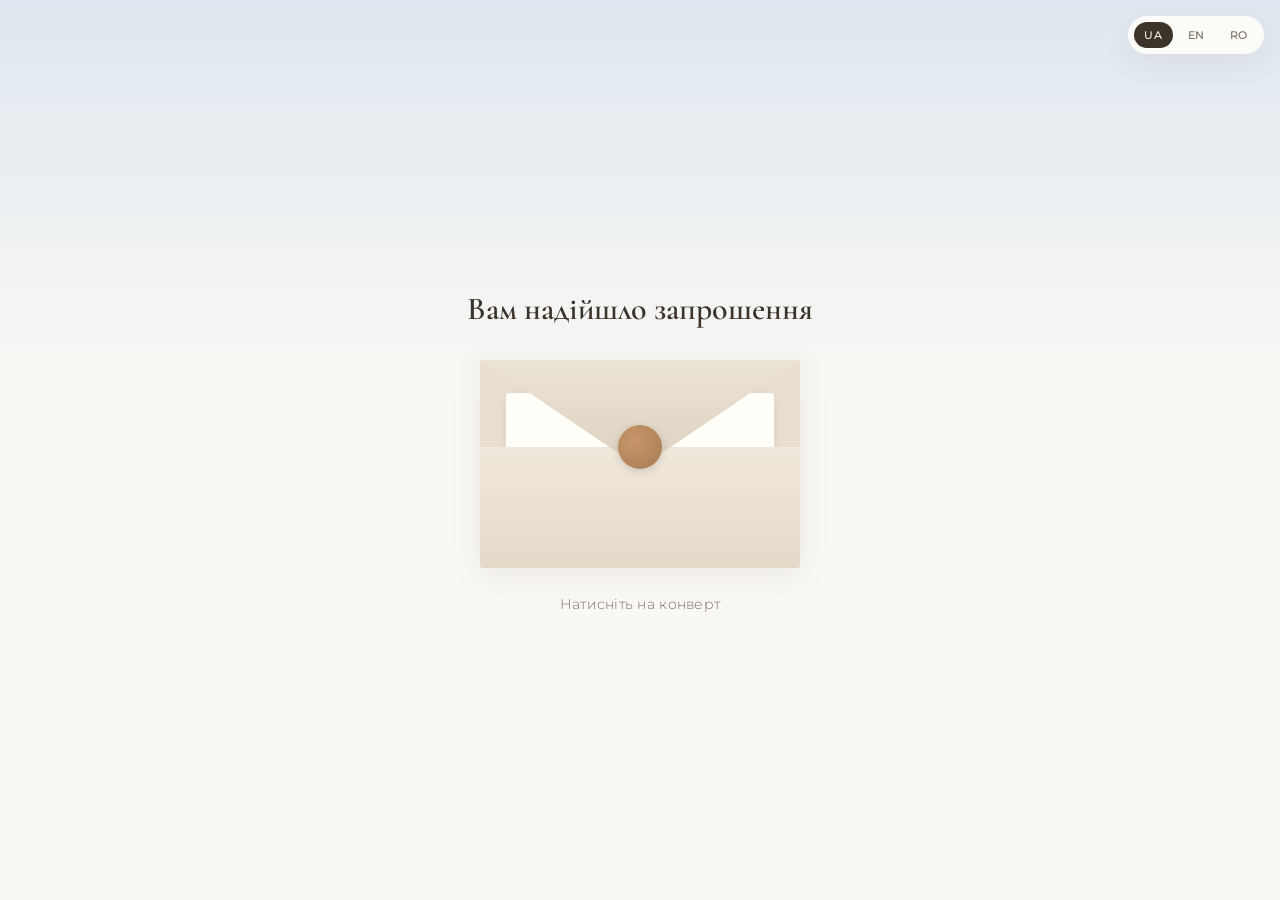
==== wedding-invitation/index.html @ 57c7ea67 "Add files via upload" ====
<!DOCTYPE html>
<html lang="uk" style="color-scheme: only light">
  <head>
    <meta charset="UTF-8" />
    <meta name="viewport" content="width=device-width, initial-scale=1.0" />
    <meta name="color-scheme" content="only light" />
    <meta name="theme-color" content="#faf8f4" />
    <meta name="supported-color-schemes" content="light" />
    <style>
      :root,
      html {
        color-scheme: only light !important;
        background-color: #faf8f4 !important;
      }
      body {
        background-color: #faf8f4 !important;
        color: #3d3429 !important;
      }
    </style>
    <title data-i18n="meta.title">Запрошення</title>
    <link rel="icon" type="image/svg+xml" href="favicon.svg" />
    <link rel="apple-touch-icon" href="favicon.svg" />
    <link rel="preconnect" href="https://fonts.googleapis.com" />
    <link rel="preconnect" href="https://fonts.gstatic.com" crossorigin />
    <link
      href="https://fonts.googleapis.com/css2?family=Cormorant+Garamond:ital,wght@0,400;0,600;1,400&family=Montserrat:wght@300;400;500&display=swap"
      rel="stylesheet"
    />
    <link rel="stylesheet" href="css/styles.css" />
    <script src="https://cdnjs.cloudflare.com/ajax/libs/gsap/3.12.2/gsap.min.js"></script>
  </head>
  <body>
    <p id="boot-hint" class="boot-hint" hidden>
      Відкрийте сайт через локальний сервер (не подвійним кліком по файлу). У терміналі:
      <code>node serve.js</code>
      потім <a href="http://localhost:8080">http://localhost:8080</a>
    </p>

    <nav class="lang-switcher" aria-label="Language">
      <button type="button" data-lang="ua" class="lang-btn active">UA</button>
      <button type="button" data-lang="en" class="lang-btn">EN</button>
      <button type="button" data-lang="ro" class="lang-btn">RO</button>
    </nav>

    <!-- Screen 1: Envelope -->
    <section id="screen-envelope" class="screen screen-envelope" aria-label="Welcome">
      <p class="envelope-hint-top" data-i18n="screen1.invitation_arrived">Вам надійшло запрошення</p>

      <button
        type="button"
        class="envelope-wrap"
        id="envelope-btn"
        aria-label="Open invitation"
      >
        <div class="envelope" id="envelope">
          <div class="envelope-back"></div>
          <div class="envelope-letter" id="envelope-letter">
            <div class="letter-paper"></div>
          </div>
          <div class="envelope-front"></div>
          <div class="envelope-flap"></div>
          <div class="envelope-seal"></div>
        </div>
      </button>

      <p class="envelope-hint-bottom" data-i18n="screen1.tap_envelope">Натисніть на конверт</p>
    </section>

    <!-- Screen 2: Main invitation -->
    <main id="screen-main" class="screen screen-main hidden" aria-hidden="true">
      <header class="hero">
        <!-- Garland SVG definitions (hidden template) -->
        <svg
          class="garland-defs"
          width="0"
          height="0"
          aria-hidden="true"
          style="position: absolute; width: 0; height: 0; pointer-events: none"
        >
          <defs>
            <!-- ===== ВАРІАНТ 1 (неактивний): теплі лампочки =====
            <radialGradient id="bulb-halo-grad" cx="50%" cy="50%" r="50%">
              <stop offset="0%" stop-color="#ffd27a" stop-opacity="0.85" />
              <stop offset="42%" stop-color="#ffb84d" stop-opacity="0.38" />
              <stop offset="100%" stop-color="#ffb84d" stop-opacity="0" />
            </radialGradient>
            <radialGradient id="bulb-glass-grad" cx="42%" cy="30%" r="62%">
              <stop offset="0%" stop-color="#fffef8" />
              <stop offset="55%" stop-color="#fff0c8" />
              <stop offset="100%" stop-color="#ffce78" />
            </radialGradient>
            <g id="bulb-template">
              <circle class="bulb-halo" cx="0" cy="40" r="30" fill="url(#bulb-halo-grad)" />
              <line x1="0" y1="0" x2="0" y2="15" stroke="#2c241b" stroke-width="1.5" />
              <rect x="-6" y="15" width="12" height="10" rx="2" fill="#2c241b" />
              <rect x="-4" y="13" width="8" height="2" fill="#2c241b" />
              <path d="M -5,25 L 5,25 L 8,35 A 15,15 0 1,1 -8,35 Z" fill="url(#bulb-glass-grad)" class="bulb-glass" />
              <path
                d="M -2,25 L -2,37 L -4,41 M 2,25 L 2,37 L 4,41 M -4,41 L 4,41"
                fill="none"
                stroke="#ffb84d"
                stroke-width="1.5"
                opacity="0.8"
              />
            </g>
            ===== кінець варіанту з лампочками ===== -->

            <!-- ===== ВАРІАНТ 2 (активний): матові фетрові сердечка, нитка проходить крізь них ===== -->
            <linearGradient id="bulb-glass-grad" x1="0.18" y1="0" x2="0.72" y2="1">
              <stop offset="0%" stop-color="#c12e38" />
              <stop offset="55%" stop-color="#a21f29" />
              <stop offset="100%" stop-color="#82161f" />
            </linearGradient>
            <radialGradient id="heart-shade" cx="40%" cy="32%" r="75%">
              <stop offset="0%" stop-color="#ff7a82" stop-opacity="0.28" />
              <stop offset="58%" stop-color="#000000" stop-opacity="0" />
              <stop offset="100%" stop-color="#590d14" stop-opacity="0.5" />
            </radialGradient>
            <g id="bulb-template">
              <path
                transform="translate(2.5,4)"
                fill="#360a0e"
                opacity="0.16"
                d="M0,-7 C -5,-18 -17,-22 -25,-15 C -33,-8 -30,4 -22,12 C -15,18 -6,22 0,27 C 6,22 15,18 22,12 C 30,4 33,-8 25,-15 C 17,-22 5,-18 0,-7 Z"
              />
              <path
                class="heart-fill"
                fill="url(#bulb-glass-grad)"
                d="M0,-7 C -5,-18 -17,-22 -25,-15 C -33,-8 -30,4 -22,12 C -15,18 -6,22 0,27 C 6,22 15,18 22,12 C 30,4 33,-8 25,-15 C 17,-22 5,-18 0,-7 Z"
              />
              <path
                class="heart-shade"
                fill="url(#heart-shade)"
                d="M0,-7 C -5,-18 -17,-22 -25,-15 C -33,-8 -30,4 -22,12 C -15,18 -6,22 0,27 C 6,22 15,18 22,12 C 30,4 33,-8 25,-15 C 17,-22 5,-18 0,-7 Z"
              />
            </g>
          </defs>
        </svg>

        <!-- Garland Overlay -->
        <div id="garland-overlay" aria-hidden="true">
          <div class="garland-layer layer-back">
            <svg class="garland-svg" viewBox="0 0 1200 400" preserveAspectRatio="xMidYMin slice" xmlns="http://www.w3.org/2000/svg">
              <g class="wire-group">
                <path class="wire wire-back" d="M -50 20 C 300 250, 900 150, 1250 80" fill="none" stroke="#a32a32" stroke-width="2" />
                <g transform="translate(62, 79.5)"><g class="bulb-item" data-delay="0.1"><use href="#bulb-template" /></g></g>
                <g transform="translate(251.6, 136.2)"><g class="bulb-item" data-delay="0.5"><use href="#bulb-template" /></g></g>
                <g transform="translate(458, 160.6)"><g class="bulb-item" data-delay="1.2"><use href="#bulb-template" /></g></g>
                <g transform="translate(671.2, 159.9)"><g class="bulb-item" data-delay="0.8"><use href="#bulb-template" /></g></g>
                <g transform="translate(881, 141.4)"><g class="bulb-item" data-delay="2.1"><use href="#bulb-template" /></g></g>
                <g transform="translate(1077.3, 112.3)"><g class="bulb-item" data-delay="1.5"><use href="#bulb-template" /></g></g>
              </g>
            </svg>
          </div>

          <div class="garland-layer layer-front">
            <svg class="garland-svg" viewBox="0 0 1200 400" preserveAspectRatio="xMidYMin slice" xmlns="http://www.w3.org/2000/svg">
              <g class="wire-group">
                <path class="wire wire-front" d="M -50 -20 C 400 370, 800 270, 1250 -50" fill="none" stroke="#c0303a" stroke-width="3" />
                <g transform="translate(83.6, 83)"><g class="bulb-item" data-delay="0.4"><use href="#bulb-template" /></g></g>
                <g transform="translate(214.8, 157)"><g class="bulb-item" data-delay="1.1"><use href="#bulb-template" /></g></g>
                <g transform="translate(344.2, 206)"><g class="bulb-item" data-delay="2.7"><use href="#bulb-template" /></g></g>
                <g transform="translate(472.4, 230)"><g class="bulb-item" data-delay="0.2"><use href="#bulb-template" /></g></g>
                <g transform="translate(600, 231)"><g class="bulb-item" data-delay="1.8"><use href="#bulb-template" /></g></g>
                <g transform="translate(727.6, 211)"><g class="bulb-item" data-delay="0.7"><use href="#bulb-template" /></g></g>
                <g transform="translate(855.8, 171)"><g class="bulb-item" data-delay="2.2"><use href="#bulb-template" /></g></g>
                <g transform="translate(985.2, 113)"><g class="bulb-item" data-delay="1.3"><use href="#bulb-template" /></g></g>
                <g transform="translate(1116.4, 39)"><g class="bulb-item" data-delay="0.8"><use href="#bulb-template" /></g></g>
              </g>
            </svg>
          </div>
        </div>

        <h1 class="couple-names">
          <img class="wing wing--left" src="images/wing-left.png" alt="" aria-hidden="true" width="68" height="68" />

          <span class="names-text">
            <span data-i18n="screen2.groom_name"></span>
            <span class="rings" aria-hidden="true">
              <svg viewBox="0 0 72 48" xmlns="http://www.w3.org/2000/svg">
                <defs>
                  <linearGradient id="ring-gold" x1="0" y1="0" x2="0" y2="1">
                    <stop offset="0%" stop-color="#f7dd92" />
                    <stop offset="48%" stop-color="#d9a93a" />
                    <stop offset="100%" stop-color="#a9760a" />
                  </linearGradient>
                </defs>
                <circle cx="27" cy="27" r="15" fill="none" stroke="url(#ring-gold)" stroke-width="4.5" />
                <circle cx="46" cy="27" r="15" fill="none" stroke="url(#ring-gold)" stroke-width="4.5" />
                <path d="M46 2 l2.6 4 -2.6 4 -2.6-4 z" fill="#fff7df" stroke="#e6c46a" stroke-width="0.8" />
              </svg>
            </span>
            <span data-i18n="screen2.bride_name"></span>
          </span>

          <img class="wing wing--right" src="images/wing-right.png" alt="" aria-hidden="true" width="68" height="68" />
        </h1>

        <div class="photo-deck-wrap">
          <div class="photo-deck-loader" id="photo-deck-loader" hidden>
            <span class="loader-spinner" aria-hidden="true"></span>
          </div>
          <div
            class="photo-deck"
            id="photo-deck"
            role="button"
            tabindex="0"
            aria-label="Photos"
            hidden
          ></div>
          <p class="photo-deck-hint" id="photo-deck-hint" data-i18n="screen2.photos_hint" hidden></p>
        </div>

        <p class="wedding-date" data-i18n="screen2.wedding_date"></p>
      </header>

      <section class="paper-widget" aria-labelledby="invitation-title">
        <div class="paper-sheet">
          <h2 id="invitation-title" class="paper-title" data-i18n="invitation.title"></h2>
          <p class="paper-body" data-i18n="invitation.body"></p>
        </div>
      </section>

      <section class="program-section" aria-labelledby="program-title">
        <h2 id="program-title" class="section-title" data-i18n="program.title"></h2>

        <div class="program-timeline" id="program-timeline">
          <svg class="program-path-svg" id="program-path-svg" aria-hidden="true">
            <path id="program-path" fill="none" />
          </svg>
          <div class="program-heart" id="program-heart" aria-hidden="true">
            <svg viewBox="0 0 24 24" width="28" height="28">
              <path
                d="M12 21.35l-1.45-1.32C5.4 15.36 2 12.28 2 8.5 2 5.42 4.42 3 7.5 3c1.74 0 3.41.81 4.5 2.09C13.09 3.81 14.76 3 16.5 3 19.58 3 22 5.42 22 8.5c0 3.78-3.4 6.86-8.55 11.54L12 21.35z"
                fill="currentColor"
              />
            </svg>
          </div>
          <ol class="program-list" id="program-list"></ol>
        </div>
      </section>

      <section class="countdown-section" aria-labelledby="countdown-title">
        <h2 id="countdown-title" class="section-title" data-i18n="countdown.title"></h2>
        <div class="countdown" id="countdown">
          <div class="countdown-unit">
            <span class="countdown-value" id="cd-days">0</span>
            <span class="countdown-label" data-i18n="countdown.days"></span>
          </div>
          <div class="countdown-unit">
            <span class="countdown-value" id="cd-hours">0</span>
            <span class="countdown-label" data-i18n="countdown.hours"></span>
          </div>
          <div class="countdown-unit">
            <span class="countdown-value" id="cd-minutes">0</span>
            <span class="countdown-label" data-i18n="countdown.minutes"></span>
          </div>
          <div class="countdown-unit">
            <span class="countdown-value" id="cd-seconds">0</span>
            <span class="countdown-label" data-i18n="countdown.seconds"></span>
          </div>
        </div>
      </section>

      <section class="palette-section" aria-labelledby="palette-title">
        <h2 id="palette-title" class="section-title" data-i18n="palette.title"></h2>
        <p class="palette-description" data-i18n="palette.description"></p>
        <ul class="palette-swatches" id="palette-swatches"></ul>
      </section>

      <section class="restaurant-section" aria-labelledby="restaurant-title">
        <h2 id="restaurant-title" class="section-title" data-i18n="restaurant.title"></h2>

        <div class="restaurant-info">
          <div class="copy-row">
            <span class="restaurant-name" id="restaurant-name" data-i18n="restaurant.name"></span>
            <button
              type="button"
              class="copy-btn"
              data-copy-target="restaurant-name"
              data-i18n-aria="restaurant.copy"
            >
              <span class="ic ic-copy" aria-hidden="true">
                <svg viewBox="0 0 24 24" width="18" height="18" fill="none" stroke="currentColor" stroke-width="2" stroke-linecap="round" stroke-linejoin="round">
                  <rect x="9" y="9" width="13" height="13" rx="2" />
                  <path d="M5 15H4a2 2 0 0 1-2-2V4a2 2 0 0 1 2-2h9a2 2 0 0 1 2 2v1" />
                </svg>
              </span>
              <span class="ic ic-check" aria-hidden="true">
                <svg viewBox="0 0 24 24" width="18" height="18" fill="none" stroke="currentColor" stroke-width="2.4" stroke-linecap="round" stroke-linejoin="round">
                  <polyline points="20 6 9 17 4 12" />
                </svg>
              </span>
            </button>
          </div>

          <div class="copy-row">
            <span class="restaurant-coords" id="restaurant-coords" data-i18n="restaurant.coordinates"></span>
            <button
              type="button"
              class="copy-btn"
              data-copy-target="restaurant-coords"
              data-i18n-aria="restaurant.copy"
            >
              <span class="ic ic-copy" aria-hidden="true">
                <svg viewBox="0 0 24 24" width="18" height="18" fill="none" stroke="currentColor" stroke-width="2" stroke-linecap="round" stroke-linejoin="round">
                  <rect x="9" y="9" width="13" height="13" rx="2" />
                  <path d="M5 15H4a2 2 0 0 1-2-2V4a2 2 0 0 1 2-2h9a2 2 0 0 1 2 2v1" />
                </svg>
              </span>
              <span class="ic ic-check" aria-hidden="true">
                <svg viewBox="0 0 24 24" width="18" height="18" fill="none" stroke="currentColor" stroke-width="2.4" stroke-linecap="round" stroke-linejoin="round">
                  <polyline points="20 6 9 17 4 12" />
                </svg>
              </span>
            </button>
          </div>
        </div>

        <div class="restaurant-loader" id="restaurant-loader" hidden>
          <span class="loader-spinner" aria-hidden="true"></span>
        </div>

        <div class="restaurant-carousel" id="restaurant-carousel" hidden>
          <button type="button" class="carousel-nav carousel-prev" aria-label="Prev">&#8249;</button>
          <div class="carousel-viewport">
            <div class="carousel-track" id="carousel-track"></div>
          </div>
          <button type="button" class="carousel-nav carousel-next" aria-label="Next">&#8250;</button>
          <div class="carousel-dots" id="carousel-dots"></div>
        </div>
      </section>

      <section class="location-section" aria-labelledby="location-title">
        <h2 id="location-title" class="section-title" data-i18n="location.title"></h2>
        <div class="map-wrap">
          <iframe
            id="google-map"
            title="Google Maps"
            loading="lazy"
            referrerpolicy="no-referrer-when-downgrade"
            src="https://www.google.com/maps/embed?pb=!1m18!1m12!1m3!1d5587.967737788135!2d23.59064132495777!3d47.64158133523316!2m3!1f0!2f0!3f0!3m2!1i1024!2i768!4f13.1!3m3!1m2!1s0x4737dbf4795a4591%3A0x76fc737364471d63!2sCastel%20Transilvania!5e0!3m2!1sru!2sro!4v1780511747500!5m2!1sru!2sro"
            allowfullscreen
          ></iframe>
        </div>
      </section>

      <footer class="site-footer">
        <p class="footer-initials" data-i18n="footer.initials"></p>
        <p class="footer-follow" data-i18n="footer.follow"></p>
        <p class="footer-see-you" data-i18n="footer.see_you"></p>

        <button
          type="button"
          class="mini-envelope-btn"
          id="back-to-envelope-btn"
          data-i18n-aria="footer.back_to_envelope"
          hidden
        >
          <span class="mini-envelope" aria-hidden="true">
            <span class="mini-envelope__back"></span>
            <span class="mini-envelope__flap"></span>
            <span class="mini-envelope__front"></span>
            <span class="mini-envelope__seal"></span>
          </span>
        </button>
      </footer>
    </main>

    <script type="module" src="js/main.js"></script>
    <script>
      document.addEventListener("DOMContentLoaded", function () {
        setTimeout(function () {
          if (!window.__inviteReady) {
            var hint = document.getElementById("boot-hint");
            if (hint) hint.hidden = false;
          }
        }, 800);
      });
    </script>
  </body>
</html>
---- wedding-invitation/css/styles.css ----
:root {
  --bg-cream: #faf8f4;
  --bg-paper: #fffef9;
  --text-primary: #3d3429;
  --text-muted: #7a6f63;
  --accent-warm: #e8a84c;
  --accent-glow: #ffd89b;
  --wire: #4a4035;
  --shadow-soft: 0 8px 32px rgba(61, 52, 41, 0.08);
  --font-serif: "Cormorant Garamond", Georgia, serif;
  --font-sans: "Montserrat", system-ui, sans-serif;
  --max-content: 720px;
  --envelope-width: min(320px, 78vw);
  color-scheme: light only;
}

*,
*::before,
*::after {
  box-sizing: border-box;
}

html {
  scroll-behavior: smooth;
  color-scheme: light only;
  background-color: #faf8f4;
  forced-color-adjust: none;
}

body {
  margin: 0;
  font-family: var(--font-sans);
  font-weight: 300;
  color: #3d3429;
  background-color: #faf8f4;
  background-image: linear-gradient(165deg, #e8eef5 0%, #f5f0e8 35%, #faf8f4 60%);
  min-height: 100dvh;
  overflow-x: hidden;
  forced-color-adjust: none;
}

/* Примусово світла тема навіть якщо ОС/браузер у dark mode */
@media (prefers-color-scheme: dark) {
  :root,
  html {
    color-scheme: light only;
    background-color: #faf8f4;
  }

  body,
  .screen-envelope,
  .screen-main,
  .hero,
  .paper-widget,
  .paper-sheet,
  .program-section,
  .countdown-section,
  .palette-section,
  .restaurant-section,
  .location-section,
  .site-footer {
    background-color: #faf8f4;
    color: #3d3429;
  }

  body {
    background-image: linear-gradient(165deg, #e8eef5 0%, #f5f0e8 35%, #faf8f4 60%);
  }

  .paper-sheet,
  .photo-card,
  .copy-btn,
  .carousel-nav,
  .lang-btn {
    background-color: #fffef9;
    color: #3d3429;
  }

  .section-title,
  .couple-names,
  .paper-title,
  .wedding-date {
    color: #3d3429;
  }

  .palette-description,
  .photo-deck-hint,
  .envelope-hint-bottom,
  .footer-follow {
    color: #7a6f63;
  }
}

.screen-main.hidden {
  display: none;
}

.screen-main:not(.hidden) {
  display: block;
  animation: fadeInMain 0.6s ease forwards;
}

.boot-hint {
  position: fixed;
  bottom: 0;
  left: 0;
  right: 0;
  z-index: 2000;
  margin: 0;
  padding: 0.75rem 1rem;
  font-size: 0.8rem;
  line-height: 1.45;
  text-align: center;
  background: #3d3429;
  color: #faf8f4;
}

.boot-hint a {
  color: #ffd89b;
}

.boot-hint code {
  font-size: 0.85em;
  background: rgba(255, 255, 255, 0.12);
  padding: 0.1em 0.35em;
  border-radius: 3px;
}

/* Language switcher */
.lang-switcher {
  position: fixed;
  top: 1rem;
  right: 1rem;
  z-index: 1000;
  display: flex;
  gap: 0.25rem;
  background: rgba(255, 254, 249, 0.85);
  backdrop-filter: blur(8px);
  padding: 0.35rem;
  border-radius: 999px;
  box-shadow: var(--shadow-soft);
}

.lang-btn {
  border: none;
  background: transparent;
  font-family: var(--font-sans);
  font-size: 0.7rem;
  font-weight: 500;
  letter-spacing: 0.06em;
  padding: 0.4rem 0.65rem;
  border-radius: 999px;
  cursor: pointer;
  color: var(--text-muted);
  transition: background 0.2s, color 0.2s;
}

.lang-btn:hover,
.lang-btn.active {
  background: var(--text-primary);
  color: var(--bg-cream);
}

/* —— Screen 1: Envelope —— */
.screen-envelope {
  min-height: 100dvh;
  display: flex;
  flex-direction: column;
  align-items: center;
  justify-content: center;
  padding: 2rem 1.5rem;
  background: linear-gradient(180deg, #dfe8f0 0%, var(--bg-cream) 45%);
  transition: opacity 0.6s ease, transform 0.6s ease;
}

.screen-envelope.is-opening {
  pointer-events: none;
}

.screen-envelope.is-done {
  opacity: 0;
  transform: scale(1.02);
  position: fixed;
  inset: 0;
  z-index: 50;
}

.envelope-hint-top {
  font-family: var(--font-serif);
  font-size: clamp(1.5rem, 4vw, 2rem);
  font-weight: 600;
  margin: 0 0 2rem;
  text-align: center;
  color: var(--text-primary);
}

.envelope-hint-bottom {
  margin: 1.75rem 0 0;
  font-size: 0.85rem;
  color: var(--text-muted);
  letter-spacing: 0.02em;
}

.envelope-wrap {
  border: none;
  background: none;
  padding: 0;
  cursor: pointer;
  perspective: 900px;
}

.envelope-wrap:focus-visible {
  outline: 2px solid var(--accent-warm);
  outline-offset: 8px;
  border-radius: 4px;
}

.envelope {
  position: relative;
  width: var(--envelope-width);
  height: calc(var(--envelope-width) * 0.65);
  transform-style: preserve-3d;
}

.envelope-back {
  position: absolute;
  inset: 0;
  background: #e8dfd0;
  border-radius: 4px;
  box-shadow: var(--shadow-soft);
}

.envelope-front {
  position: absolute;
  bottom: 0;
  left: 0;
  right: 0;
  height: 58%;
  background: linear-gradient(180deg, #f0e8dc 0%, #e5d9c8 100%);
  border-radius: 0 0 4px 4px;
  z-index: 2;
}

.envelope-flap {
  position: absolute;
  top: 0;
  left: 0;
  right: 0;
  height: 52%;
  background: linear-gradient(180deg, #ebe3d6 0%, #ddd2c0 100%);
  clip-path: polygon(0 0, 50% 100%, 100% 0);
  transform-origin: top center;
  transition:
    transform 0.7s cubic-bezier(0.4, 0, 0.2, 1),
    z-index 0s linear 0.7s;
  z-index: 4;
  backface-visibility: hidden;
}

.envelope-seal {
  position: absolute;
  top: 42%;
  left: 50%;
  width: 44px;
  height: 44px;
  margin: -22px 0 0 -22px;
  background: radial-gradient(circle at 35% 35%, #c9956a, #a67c52);
  border-radius: 50%;
  z-index: 5;
  box-shadow: 0 2px 8px rgba(0, 0, 0, 0.15);
  transition: opacity 0.4s, transform 0.4s;
}

.envelope-letter {
  position: absolute;
  left: 8%;
  right: 8%;
  bottom: 12%;
  height: 72%;
  z-index: 1;
  transition: transform 1s cubic-bezier(0.34, 1.2, 0.64, 1), opacity 0.3s;
}

.letter-paper {
  width: 100%;
  height: 100%;
  background: var(--bg-paper);
  border-radius: 2px;
  box-shadow: 0 2px 12px rgba(0, 0, 0, 0.06);
}

.envelope.is-open .envelope-flap {
  transform: rotateX(180deg);
}

.envelope.is-open .envelope-seal {
  opacity: 0;
  transform: scale(0.5);
  pointer-events: none;
}

/* After flap opens: letter must pass above flap + front (not behind them) */
.envelope.is-open.envelope--letter-out {
  transform-style: flat;
}

.envelope.is-open.envelope--letter-out .envelope-flap,
.envelope.is-open.envelope--letter-out .envelope-seal {
  z-index: 0;
  transition:
    transform 0.7s cubic-bezier(0.4, 0, 0.2, 1),
    z-index 0s;
}

.envelope.is-open.envelope--letter-out .envelope-front {
  z-index: 2;
}

.envelope-letter.is-rising {
  z-index: 10;
  transform: translateY(-108%);
}

.envelope-letter.is-expanding {
  position: fixed;
  left: 50% !important;
  top: 50% !important;
  right: auto !important;
  bottom: auto !important;
  width: var(--envelope-width);
  height: calc(var(--envelope-width) * 0.72);
  margin: 0;
  transform: translate(-50%, -50%) !important;
  z-index: 200;
  transition:
    width 1.1s cubic-bezier(0.4, 0, 0.2, 1),
    height 1.1s cubic-bezier(0.4, 0, 0.2, 1),
    top 1.1s cubic-bezier(0.4, 0, 0.2, 1),
    left 1.1s cubic-bezier(0.4, 0, 0.2, 1);
}

.envelope-letter.is-fullscreen {
  width: 100vw !important;
  height: 100vh !important;
  max-width: none;
  border-radius: 0;
}

.envelope-letter.is-fullscreen .letter-paper {
  border-radius: 0;
  background: var(--bg-cream);
}

/* —— Screen 2: Main —— */
.screen-main {
  background: var(--bg-cream);
  min-height: 100dvh;
  transition: opacity 0.5s ease 0.2s;
}

.screen-main.reveal {
  animation: fadeInMain 0.6s ease forwards;
}

@keyframes fadeInMain {
  from {
    opacity: 0;
  }
  to {
    opacity: 1;
  }
}

.hero {
  position: relative;
  text-align: center;
  padding: 0 1rem 3rem;
  max-width: 960px;
  margin: 0 auto;
}

/* ==========================================================================
   GARLAND (CHRISTMAS LIGHTS) COMPONENT
   ========================================================================== */
#garland-overlay {
  position: absolute;
  top: -120px;
  left: 0;
  width: 100%;
  height: 520px;
  z-index: 4;
  pointer-events: none;
  overflow: visible;
}

.garland-layer {
  position: absolute;
  top: 0;
  left: 0;
  width: 100%;
  height: 100%;
  transform-origin: top center;
  will-change: transform;
  transform: translateZ(0);
}

.garland-svg {
  width: 100%;
  height: 100%;
  overflow: visible;
}

/* Глибина без blur() (blur пересчитувався щокадру і вбивав FPS) */
.layer-back {
  opacity: 0.62;
  transform: scale(0.88) translateZ(0);
}

.layer-front {
  opacity: 1;
  transform: scale(1) translateZ(0);
}

.bulb-glass {
  animation: garland-flicker 6s ease-in-out infinite alternate;
}

@keyframes garland-flicker {
  0% {
    opacity: 1;
  }
  50% {
    opacity: 0.86;
  }
  100% {
    opacity: 0.92;
  }
}

.bulb-item {
  transform-origin: 0px 0px;
}

/* Легке гойдання — CSS-фолбек, коли GSAP неактивний (напр. не завантажився на мобільному) */
@media (prefers-reduced-motion: no-preference) {
  #garland-overlay:not(.is-animated) .bulb-item {
    animation: bulb-sway 5s ease-in-out infinite alternate;
  }

  #garland-overlay:not(.is-animated) .layer-front .bulb-item {
    animation-duration: 6.2s;
  }
}

@keyframes bulb-sway {
  0% {
    transform: rotate(-7deg);
  }
  100% {
    transform: rotate(7deg);
  }
}

@media (max-width: 768px) {
  #garland-overlay {
    top: -80px;
    height: 380px;
    transform: scale(0.78);
    transform-origin: top center;
  }
}

@media (max-width: 480px) {
  #garland-overlay {
    top: -70px;
    height: 320px;
  }
}

@media (prefers-reduced-motion: reduce) {
  .bulb-glass {
    animation: none;
  }
}

/* Couple names — під гірляндою */
.couple-names {
  position: relative;
  z-index: 6;
  margin: 0 auto;
  padding-top: clamp(150px, 24vw, 240px);
  max-width: 96vw;
  display: flex;
  align-items: center;
  justify-content: center;
  gap: clamp(0.2rem, 1.6vw, 0.9rem);
  font-family: var(--font-serif);
  font-weight: 600;
  font-size: clamp(2.2rem, 6.5vw, 3.6rem);
  line-height: 1.12;
  letter-spacing: 0.02em;
  pointer-events: none;
}

.couple-names .names-text {
  display: inline-flex;
  align-items: center;
  white-space: nowrap;
}

/* Обручки замість сердечка */
.couple-names .rings {
  display: inline-block;
  width: 1.25em;
  margin: 0 0.2em;
  flex: 0 0 auto;
}

.couple-names .rings svg {
  display: block;
  width: 100%;
  height: auto;
  overflow: visible;
}

/* Крила янгола з боків імені */
.couple-names .wing {
  flex: 0 0 auto;
  display: block;
  width: clamp(47px, 11vw, 70px);
  height: auto;
  pointer-events: none;
  user-select: none;
  -webkit-user-select: none;
}

/* Photo deck (stacked cards) */
.photo-deck-wrap {
  position: relative;
  z-index: 3;
  display: flex;
  flex-direction: column;
  align-items: center;
  margin-bottom: 2rem;
  padding-top: 2.5rem;
}

.photo-deck-loader {
  width: min(300px, 70vw);
  aspect-ratio: 3 / 4;
  display: flex;
  align-items: center;
  justify-content: center;
  background: linear-gradient(135deg, #f5efe6, #ece4d7);
  box-shadow:
    0 6px 28px rgba(61, 52, 41, 0.14),
    0 2px 6px rgba(0, 0, 0, 0.06);
}

.photo-deck-loader[hidden] {
  display: none;
}

.photo-deck {
  position: relative;
  display: grid;
  place-items: center;
  width: min(300px, 70vw);
  margin: 0 auto;
  -webkit-tap-highlight-color: transparent;
}

.photo-deck[hidden] {
  display: none;
}

.photo-deck.is-interactive {
  cursor: pointer;
}

.photo-deck:focus-visible {
  outline: 2px solid #c8901f;
  outline-offset: 8px;
  border-radius: 4px;
}

.photo-card {
  grid-area: 1 / 1;
  margin: 0;
  padding: 0.85rem 0.85rem 3.25rem;
  width: 100%;
  background: #fff;
  box-shadow:
    0 8px 30px rgba(61, 52, 41, 0.16),
    0 2px 6px rgba(0, 0, 0, 0.07);
  transition:
    transform 0.5s cubic-bezier(0.22, 0.61, 0.36, 1),
    opacity 0.4s ease;
  transform-origin: center center;
  will-change: transform;
}

.photo-card img {
  display: block;
  width: 100%;
  aspect-ratio: 3 / 4;
  object-fit: cover;
  background: #eee;
  pointer-events: none;
  user-select: none;
}

.photo-deck-hint {
  margin: 1.5rem 0 0;
  font-size: 0.85rem;
  color: var(--text-muted);
  letter-spacing: 0.01em;
}

.photo-deck-hint[hidden] {
  display: none;
}

@media (prefers-reduced-motion: reduce) {
  .photo-card {
    transition: opacity 0.3s ease;
  }
}

@media (max-width: 640px) {
  .photo-deck,
  .photo-deck-loader {
    width: min(260px, 72vw);
  }

  .photo-card {
    padding: 0.7rem 0.7rem 2.75rem;
  }
}

.wedding-date {
  font-family: var(--font-serif);
  font-size: clamp(1.25rem, 3.5vw, 1.65rem);
  color: var(--text-muted);
  margin: 0;
}

/* Paper widget */
.paper-widget {
  padding: 2rem 1rem 3rem;
  max-width: 920px;
  margin: 0 auto;
}

.paper-sheet {
  background: var(--bg-paper);
  padding: clamp(2rem, 5vw, 3rem) clamp(1.5rem, 5vw, 3rem);
  border-radius: 2px;
  box-shadow:
    var(--shadow-soft),
    inset 0 0 80px rgba(232, 168, 76, 0.04);
  border: 1px solid rgba(61, 52, 41, 0.06);
  width: min(94vw, 880px);
  margin: 0 auto;
  min-height: auto;
}

.paper-title {
  font-family: var(--font-serif);
  font-size: clamp(1.75rem, 4vw, 2.25rem);
  font-weight: 600;
  margin: 0 0 1.25rem;
  text-align: center;
}

.paper-body {
  font-size: clamp(0.95rem, 2.5vw, 1.05rem);
  line-height: 1.75;
  color: var(--text-muted);
  margin: 0;
  text-align: center;
  white-space: pre-wrap;
}

/* Program */
.program-section {
  padding: 2rem 1rem 2.5rem;
  max-width: 900px;
  margin: 0 auto;
}

.section-title {
  font-family: var(--font-serif);
  font-size: clamp(1.75rem, 4vw, 2.2rem);
  font-weight: 600;
  text-align: center;
  margin: 0 0 1.5rem;
}

.program-section .section-title {
  margin-bottom: 1.25rem;
}

.program-timeline {
  position: relative;
  padding: 0 0 0.5rem;
}

.program-path-svg {
  position: absolute;
  top: 0;
  left: 50%;
  transform: translateX(-50%);
  width: 240px;
  height: 100%;
  pointer-events: none;
  z-index: 1;
  overflow: visible;
}

#program-path {
  stroke: var(--wire);
  stroke-width: 1.5;
  stroke-linecap: round;
  stroke-linejoin: round;
  vector-effect: non-scaling-stroke;
  opacity: 0.45;
}

.program-heart {
  position: fixed;
  width: 28px;
  height: 28px;
  margin: -14px 0 0 -14px;
  z-index: 3;
  color: #c45c6a;
  pointer-events: none;
  will-change: left, top;
  filter: drop-shadow(0 2px 4px rgba(196, 92, 106, 0.35));
  transition: none;
}

.program-list {
  list-style: none;
  margin: 0;
  padding: 0;
  position: relative;
  z-index: 2;
}

.program-item {
  display: grid;
  grid-template-columns: 1fr auto 1fr;
  align-items: start;
  gap: 0.35rem 1rem;
  min-height: 24px;
  margin-bottom: clamp(0.55rem, 2vh, 1.05rem);
  opacity: 1;
}

.program-item__time {
  font-family: var(--font-serif);
  font-size: 1.35rem;
  font-weight: 600;
  color: var(--text-primary);
  padding-top: 0.15rem;
}

.program-item__spacer {
  width: 48px;
}

.program-item__text {
  max-width: 260px;
  opacity: 0;
  transform: translateY(12px);
  transition: opacity 0.55s ease, transform 0.55s ease;
}

.program-item__text.is-visible {
  opacity: 1;
  transform: translateY(0);
}

.program-item__title {
  margin: 0 0 0.35rem;
  font-family: var(--font-serif);
  font-size: 1.15rem;
  font-weight: 600;
  line-height: 1.25;
  color: var(--text-primary);
}

.program-item__desc {
  margin: 0;
  font-size: 0.88rem;
  line-height: 1.5;
  color: var(--text-muted);
}

.program-item--left .program-item__time {
  grid-column: 1;
  text-align: right;
}

.program-item--left .program-item__text {
  grid-column: 1;
  justify-self: end;
  text-align: right;
}

.program-item--left .program-item__spacer {
  grid-column: 2;
}

.program-item--right .program-item__time {
  grid-column: 3;
  text-align: left;
}

.program-item--right .program-item__text {
  grid-column: 3;
  justify-self: start;
  text-align: left;
}

.program-item--right .program-item__spacer {
  grid-column: 2;
}

@media (max-width: 640px) {
  .program-path-svg {
    width: 112px;
  }

  .program-item {
    grid-template-columns: 1fr 40px 1fr;
    gap: 0.25rem 0.5rem;
    min-height: 21px;
    margin-bottom: 0.7rem;
  }

  .program-item__text {
    max-width: min(150px, 40vw);
  }

  .program-item__title {
    font-size: 0.98rem;
    margin-bottom: 0.25rem;
  }

  .program-item__desc {
    font-size: 0.78rem;
    line-height: 1.45;
  }

  .program-item__time {
    font-size: 1.15rem;
  }

  .program-heart {
    width: 22px;
    height: 22px;
    margin: -11px 0 0 -11px;
  }

  .program-heart svg {
    width: 22px;
    height: 22px;
  }
}

/* Countdown */
.countdown-section {
  padding: 2rem 1rem 3rem;
  text-align: center;
  background: linear-gradient(180deg, transparent, rgba(255, 254, 249, 0.6));
}

.countdown {
  display: flex;
  flex-wrap: wrap;
  justify-content: center;
  gap: clamp(1rem, 4vw, 2rem);
  margin-top: 1.5rem;
}

.countdown-unit {
  min-width: 72px;
}

.countdown-value {
  display: block;
  font-family: var(--font-serif);
  font-size: clamp(2rem, 6vw, 3rem);
  font-weight: 600;
  line-height: 1;
}

.countdown-label {
  display: block;
  font-size: 0.75rem;
  text-transform: lowercase;
  letter-spacing: 0.08em;
  color: var(--text-muted);
  margin-top: 0.35rem;
}

/* Palette — стиль та колір весілля */
.palette-section {
  padding: 2.5rem 1rem 3.5rem;
  max-width: 900px;
  margin: 0 auto;
  text-align: center;
}

.palette-description {
  max-width: 580px;
  margin: 0 auto 2.25rem;
  line-height: 1.65;
  font-size: clamp(0.9rem, 2.5vw, 1.02rem);
  color: var(--text-muted);
}

.palette-swatches {
  list-style: none;
  margin: 0;
  padding: 0.5rem 0;
  display: flex;
  flex-wrap: wrap;
  justify-content: center;
  align-items: center;
  gap: clamp(0.85rem, 3.5vw, 1.75rem);
  -webkit-user-select: none;
  user-select: none;
  -webkit-touch-callout: none;
}

.palette-swatch {
  width: clamp(46px, 9vw, 66px);
  height: clamp(46px, 9vw, 66px);
  border-radius: 50%;
  background: var(--swatch);
  box-shadow:
    0 4px 16px rgba(61, 52, 41, 0.18),
    inset 0 0 0 1px rgba(61, 52, 41, 0.08),
    inset 0 -3px 8px rgba(0, 0, 0, 0.08),
    inset 0 3px 8px rgba(255, 255, 255, 0.35);
  cursor: pointer;
  transition: transform 0.3s cubic-bezier(0.34, 1.4, 0.64, 1), box-shadow 0.3s ease;
  will-change: transform;
  -webkit-user-select: none;
  user-select: none;
  -webkit-touch-callout: none;
  -webkit-tap-highlight-color: transparent;
  touch-action: manipulation;
}

.palette-swatch:hover {
  transform: scale(1.5);
  box-shadow:
    0 10px 26px rgba(61, 52, 41, 0.28),
    inset 0 0 0 1px rgba(61, 52, 41, 0.1),
    inset 0 -3px 8px rgba(0, 0, 0, 0.08),
    inset 0 3px 8px rgba(255, 255, 255, 0.35);
  z-index: 2;
}

@media (prefers-reduced-motion: reduce) {
  .palette-swatch {
    transition: none;
  }
}

/* Restaurant + carousel */
.restaurant-section {
  padding: 2.5rem 1rem 3.5rem;
  max-width: 900px;
  margin: 0 auto;
  text-align: center;
}

.restaurant-info {
  display: flex;
  flex-direction: column;
  align-items: center;
  gap: 0.85rem;
  margin-bottom: 2.25rem;
}

.copy-row {
  display: inline-flex;
  align-items: center;
  gap: 0.6rem;
}

.restaurant-name {
  font-family: var(--font-serif);
  font-size: clamp(1.35rem, 3.8vw, 1.9rem);
  font-weight: 600;
  color: var(--text-primary);
}

.restaurant-coords {
  font-size: 0.95rem;
  letter-spacing: 0.02em;
  color: var(--text-muted);
}

.copy-btn {
  display: inline-flex;
  align-items: center;
  justify-content: center;
  width: 34px;
  height: 34px;
  padding: 0;
  border: 1px solid rgba(61, 52, 41, 0.16);
  background: var(--bg-paper);
  border-radius: 8px;
  color: var(--text-muted);
  cursor: pointer;
  transition: color 0.2s, border-color 0.2s, background 0.2s, transform 0.15s;
}

.copy-btn:hover {
  color: var(--text-primary);
  border-color: rgba(61, 52, 41, 0.3);
  background: #fff;
}

.copy-btn:active {
  transform: scale(0.92);
}

.copy-btn .ic {
  display: inline-flex;
}

.copy-btn .ic-check {
  display: none;
}

.copy-btn.is-copied {
  color: #5a8a4a;
  border-color: #9ec18f;
  background: #f1f7ee;
}

.copy-btn.is-copied .ic-copy {
  display: none;
}

.copy-btn.is-copied .ic-check {
  display: inline-flex;
}

.restaurant-loader {
  max-width: 760px;
  margin: 0 auto;
  aspect-ratio: 16 / 10;
  display: flex;
  align-items: center;
  justify-content: center;
  background: linear-gradient(135deg, #f5efe6, #ece4d7);
  border-radius: 12px;
  box-shadow: var(--shadow-soft);
}

.restaurant-loader[hidden] {
  display: none;
}

.loader-spinner {
  width: 44px;
  height: 44px;
  border-radius: 50%;
  border: 3px solid rgba(200, 144, 31, 0.25);
  border-top-color: #c8901f;
  animation: loader-spin 0.9s linear infinite;
}

@keyframes loader-spin {
  to {
    transform: rotate(360deg);
  }
}

@media (prefers-reduced-motion: reduce) {
  .loader-spinner {
    animation-duration: 2.4s;
  }
}

.restaurant-carousel {
  position: relative;
  max-width: 760px;
  margin: 0 auto;
}

.carousel-viewport {
  overflow: hidden;
  border-radius: 12px;
  box-shadow: var(--shadow-soft);
}

.carousel-track {
  display: flex;
  transition: transform 0.5s cubic-bezier(0.4, 0, 0.2, 1);
  will-change: transform;
}

.carousel-slide {
  flex: 0 0 100%;
  min-width: 0;
}

.carousel-slide img {
  display: block;
  width: 100%;
  aspect-ratio: 16 / 10;
  object-fit: cover;
  background: #ece7df;
}

.carousel-nav {
  position: absolute;
  top: 50%;
  transform: translateY(-50%);
  width: 42px;
  height: 42px;
  border: none;
  border-radius: 50%;
  background: rgba(255, 255, 255, 0.88);
  box-shadow: 0 2px 12px rgba(0, 0, 0, 0.18);
  color: var(--text-primary);
  font-size: 1.6rem;
  line-height: 1;
  display: flex;
  align-items: center;
  justify-content: center;
  cursor: pointer;
  z-index: 2;
  transition: background 0.2s, transform 0.2s;
}

.carousel-nav:hover {
  background: #fff;
}

.carousel-prev {
  left: 0.6rem;
}

.carousel-next {
  right: 0.6rem;
}

.carousel-dots {
  display: flex;
  justify-content: center;
  gap: 0.5rem;
  margin-top: 1rem;
}

.carousel-dot {
  width: 9px;
  height: 9px;
  padding: 0;
  border: none;
  border-radius: 50%;
  background: rgba(61, 52, 41, 0.25);
  cursor: pointer;
  transition: background 0.2s, transform 0.2s;
}

.carousel-dot.is-active {
  background: #c8901f;
  transform: scale(1.25);
}

.restaurant-carousel.single .carousel-nav,
.restaurant-carousel.single .carousel-dots {
  display: none;
}

@media (max-width: 640px) {
  .carousel-nav {
    width: 36px;
    height: 36px;
    font-size: 1.35rem;
  }
}

@media (prefers-reduced-motion: reduce) {
  .carousel-track {
    transition: none;
  }
}

/* Location */
.location-section {
  padding: 2rem 1rem 3rem;
  max-width: 900px;
  margin: 0 auto;
  text-align: center;
}

.location-address {
  color: var(--text-muted);
  font-size: 0.9rem;
  margin: -1rem 0 1.25rem;
}

.map-wrap {
  border-radius: 8px;
  overflow: hidden;
  box-shadow: var(--shadow-soft);
  aspect-ratio: 16 / 10;
  max-width: 100%;
}

.map-wrap iframe {
  width: 100%;
  height: 100%;
  border: 0;
}

/* Footer */
.site-footer {
  text-align: center;
  padding: 3rem 1.5rem 4rem;
  border-top: 1px solid rgba(61, 52, 41, 0.08);
}

.footer-initials {
  font-family: var(--font-serif);
  font-size: 2rem;
  font-weight: 600;
  margin: 0 0 1rem;
}

.footer-follow {
  font-size: 0.85rem;
  line-height: 1.6;
  color: var(--text-muted);
  max-width: 420px;
  margin: 0 auto 1.25rem;
}

.footer-see-you {
  font-family: var(--font-serif);
  font-size: 1.25rem;
  font-style: italic;
  margin: 0 0 2rem;
  color: var(--text-primary);
}

/* Mini envelope — return to welcome screen */
.mini-envelope-btn {
  display: inline-flex;
  align-items: center;
  justify-content: center;
  margin: 0 auto;
  padding: 0.5rem;
  border: none;
  background: transparent;
  cursor: pointer;
  border-radius: 8px;
  transition: transform 0.25s ease, background 0.2s ease;
}

.mini-envelope-btn:hover {
  transform: scale(1.08);
  background: rgba(61, 52, 41, 0.05);
}

.mini-envelope-btn:focus-visible {
  outline: 2px solid var(--accent-warm);
  outline-offset: 4px;
}

.mini-envelope {
  position: relative;
  display: block;
  width: 56px;
  height: 38px;
}

.mini-envelope__back {
  position: absolute;
  inset: 0;
  background: #e8dfd0;
  border-radius: 3px;
  box-shadow: 0 2px 10px rgba(61, 52, 41, 0.12);
}

.mini-envelope__front {
  position: absolute;
  bottom: 0;
  left: 0;
  right: 0;
  height: 58%;
  background: linear-gradient(180deg, #f0e8dc 0%, #e5d9c8 100%);
  border-radius: 0 0 3px 3px;
  z-index: 2;
}

.mini-envelope__flap {
  position: absolute;
  top: 0;
  left: 0;
  right: 0;
  height: 52%;
  background: linear-gradient(180deg, #ebe3d6 0%, #ddd2c0 100%);
  clip-path: polygon(0 0, 50% 100%, 100% 0);
  z-index: 3;
  transform-origin: top center;
  transition: transform 0.35s ease;
}

.mini-envelope-btn:hover .mini-envelope__flap {
  transform: rotateX(35deg);
}

.mini-envelope__seal {
  position: absolute;
  top: 42%;
  left: 50%;
  width: 14px;
  height: 14px;
  margin: -7px 0 0 -7px;
  background: radial-gradient(circle at 35% 35%, #c9956a, #a67c52);
  border-radius: 50%;
  z-index: 4;
  box-shadow: 0 1px 3px rgba(0, 0, 0, 0.15);
}
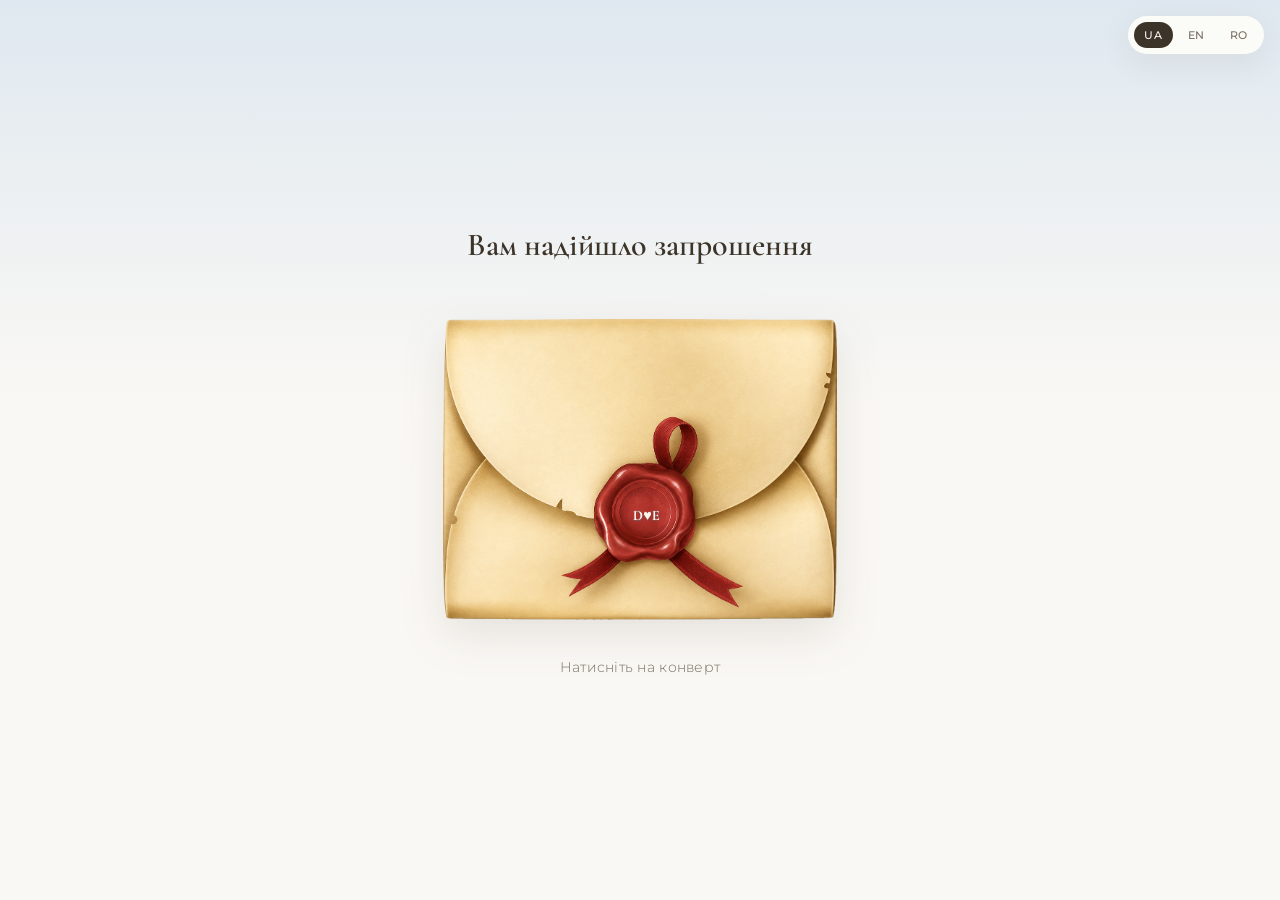
==== commit dd0cc7cf: "Add files via upload" ====
--- a/wedding-invitation/index.html
+++ b/wedding-invitation/index.html
@@ -53,13 +53,31 @@
         aria-label="Open invitation"
       >
         <div class="envelope" id="envelope">
-          <div class="envelope-back"></div>
-          <div class="envelope-letter" id="envelope-letter">
-            <div class="letter-paper"></div>
-          </div>
-          <div class="envelope-front"></div>
-          <div class="envelope-flap"></div>
-          <div class="envelope-seal"></div>
+          <div class="envelope-card" id="envelope-card">
+            <div class="envelope-card__front" aria-hidden="true">
+              <svg xmlns="http://www.w3.org/2000/svg" xmlns:xlink="http://www.w3.org/1999/xlink" viewBox="0 0 1105 847" fill="none" aria-hidden="true">
+                <defs>
+                  <filter id="mono-emboss" x="-60%" y="-60%" width="220%" height="220%">
+                    <feDropShadow dx="0" dy="1.6" stdDeviation="0.35" flood-color="#3A0810" flood-opacity="0.72" result="shadow"/>
+                    <feDropShadow dx="0" dy="-0.6" stdDeviation="0.25" flood-color="#FFFFFF" flood-opacity="0.38" result="highlight"/>
+                    <feMerge>
+                      <feMergeNode in="shadow"/>
+                      <feMergeNode in="highlight"/>
+                      <feMergeNode in="SourceGraphic"/>
+                    </feMerge>
+                  </filter>
+                </defs>
+                <image xlink:href="images/envelope/envelope.png" x="0" y="0" width="1105" height="847" preserveAspectRatio="none"/>
+                <text class="env-monogram" x="570.5" y="555" text-anchor="middle" dominant-baseline="middle" filter="url(#mono-emboss)">D♥E</text>
+              </svg>
+            </div>
+            <div class="envelope-card__back">
+              <div class="envelope-card__backing" aria-hidden="true"></div>
+              <div class="envelope-letter" id="envelope-letter">
+                <div class="letter-paper"></div>
+              </div>
+            </div>
+          </div>
         </div>
       </button>
 
--- a/wedding-invitation/css/styles.css
+++ b/wedding-invitation/css/styles.css
@@ -10,7 +10,8 @@
   --font-serif: "Cormorant Garamond", Georgia, serif;
   --font-sans: "Montserrat", system-ui, sans-serif;
   --max-content: 720px;
-  --envelope-width: min(320px, 78vw);
+  --envelope-size: min(400px, 88vw);
+  --envelope-ratio: 1.3048;
   color-scheme: light only;
 }
 
@@ -175,6 +176,7 @@
 
 .screen-envelope.is-opening {
   pointer-events: none;
+  overflow: visible;
 }
 
 .screen-envelope.is-done {
@@ -204,9 +206,11 @@
 .envelope-wrap {
   border: none;
   background: none;
-  padding: 0;
+  padding: 1.25rem 0 0.5rem;
   cursor: pointer;
-  perspective: 900px;
+  perspective: 1600px;
+  -webkit-perspective: 1600px;
+  overflow: visible;
 }
 
 .envelope-wrap:focus-visible {
@@ -217,138 +221,167 @@
 
 .envelope {
   position: relative;
-  width: var(--envelope-width);
-  height: calc(var(--envelope-width) * 0.65);
+  width: var(--envelope-size);
+  height: calc(var(--envelope-size) / var(--envelope-ratio));
   transform-style: preserve-3d;
-}
-
-.envelope-back {
+  -webkit-transform-style: preserve-3d;
+}
+
+/* —— Envelope: one card, flip on vertical center axis —— */
+.envelope-card {
+  position: relative;
+  width: 100%;
+  height: 100%;
+  transform-style: preserve-3d;
+  -webkit-transform-style: preserve-3d;
+  transform-origin: center center;
+  transition: transform 0.95s cubic-bezier(0.4, 0, 0.2, 1);
+  animation: envelope-idle 5s ease-in-out infinite;
+}
+
+@keyframes envelope-idle {
+  0%,
+  100% {
+    transform: translateY(0);
+  }
+  50% {
+    transform: translateY(-4px);
+  }
+}
+
+.envelope.is-open .envelope-card,
+.envelope-wrap:hover .envelope-card {
+  animation: none;
+}
+
+.envelope-wrap:hover .envelope:not(.is-open) .envelope-card {
+  transform: translateY(-6px);
+}
+
+.envelope:not(.is-open) .envelope-card {
+  filter: drop-shadow(0 16px 22px rgba(61, 52, 41, 0.11));
+}
+
+.envelope-wrap:hover .envelope:not(.is-open) .envelope-card {
+  filter: drop-shadow(0 24px 40px rgba(61, 52, 41, 0.3));
+}
+
+.envelope-card__front,
+.envelope-card__back {
   position: absolute;
   inset: 0;
-  background: #e8dfd0;
-  border-radius: 4px;
-  box-shadow: var(--shadow-soft);
-}
-
-.envelope-front {
+  border-radius: 6px;
+  backface-visibility: hidden;
+  -webkit-backface-visibility: hidden;
+}
+
+.envelope-card__front {
+  transform: rotateY(0deg);
+}
+
+.envelope-card__back {
+  transform: rotateY(180deg);
+  overflow: hidden;
+}
+
+.envelope-card__front svg {
+  display: block;
+  width: 100%;
+  height: 100%;
+  overflow: visible;
+}
+
+.envelope-card__backing {
   position: absolute;
-  bottom: 0;
-  left: 0;
-  right: 0;
-  height: 58%;
-  background: linear-gradient(180deg, #f0e8dc 0%, #e5d9c8 100%);
-  border-radius: 0 0 4px 4px;
-  z-index: 2;
-}
-
-.envelope-flap {
-  position: absolute;
-  top: 0;
-  left: 0;
-  right: 0;
-  height: 52%;
-  background: linear-gradient(180deg, #ebe3d6 0%, #ddd2c0 100%);
-  clip-path: polygon(0 0, 50% 100%, 100% 0);
-  transform-origin: top center;
-  transition:
-    transform 0.7s cubic-bezier(0.4, 0, 0.2, 1),
-    z-index 0s linear 0.7s;
-  z-index: 4;
-  backface-visibility: hidden;
-}
-
-.envelope-seal {
-  position: absolute;
-  top: 42%;
-  left: 50%;
-  width: 44px;
-  height: 44px;
-  margin: -22px 0 0 -22px;
-  background: radial-gradient(circle at 35% 35%, #c9956a, #a67c52);
-  border-radius: 50%;
-  z-index: 5;
-  box-shadow: 0 2px 8px rgba(0, 0, 0, 0.15);
-  transition: opacity 0.4s, transform 0.4s;
+  inset: 0;
+  background: linear-gradient(165deg, #f6ecd4 0%, #edd9ae 48%, #e4c992 100%);
+}
+
+.envelope.is-open .envelope-card.is-flipped {
+  transform: rotateY(180deg);
+  filter: none;
+}
+
+.env-monogram {
+  font-family: var(--font-serif);
+  font-size: 39px;
+  font-weight: 600;
+  fill: #FFF3EC;
+  stroke: #6E1420;
+  stroke-width: 0.65px;
+  paint-order: stroke fill;
+  letter-spacing: 0.5px;
+  pointer-events: none;
 }
 
 .envelope-letter {
   position: absolute;
-  left: 8%;
-  right: 8%;
-  bottom: 12%;
-  height: 72%;
-  z-index: 1;
-  transition: transform 1s cubic-bezier(0.34, 1.2, 0.64, 1), opacity 0.3s;
+  left: 7%;
+  right: 7%;
+  top: 6%;
+  bottom: 8%;
+  z-index: 2;
 }
 
 .letter-paper {
   width: 100%;
   height: 100%;
-  background: var(--bg-paper);
+  background: linear-gradient(180deg, #ffffff 0%, #fffef9 55%, #faf6ef 100%);
   border-radius: 2px;
-  box-shadow: 0 2px 12px rgba(0, 0, 0, 0.06);
-}
-
-.envelope.is-open .envelope-flap {
-  transform: rotateX(180deg);
-}
-
-.envelope.is-open .envelope-seal {
+  border: 1px solid rgba(166, 145, 118, 0.18);
+  box-shadow:
+    0 1px 0 rgba(255, 255, 255, 0.95),
+    0 3px 10px rgba(61, 52, 41, 0.14),
+    inset 0 1px 0 rgba(255, 255, 255, 0.9);
+  transform: scale(1);
+  transition: transform 0.5s cubic-bezier(0.34, 1.1, 0.64, 1) 0.45s;
+}
+
+.envelope-card.is-flipped .letter-paper {
+  transform: scale(1);
+}
+
+.envelope.is-opening,
+.envelope.is-unfolded {
+  animation: none;
+}
+
+.envelope.is-open .envelope-card.is-flipped.is-expanding {
+  z-index: 200;
+  transform: rotateY(180deg) scale(1);
+  transform-origin: center center;
+  transition: transform 1.1s cubic-bezier(0.4, 0, 0.2, 1);
+}
+
+.envelope.is-open .envelope-card.is-flipped.is-fullscreen {
+  transform: rotateY(180deg) scale(var(--zoom-scale));
+}
+
+.envelope-card.is-expanding .envelope-card__backing {
+  transition: opacity 0.55s ease 0.35s;
+}
+
+.envelope-card.is-fullscreen .envelope-card__back {
+  border-radius: 0;
+}
+
+.envelope-card.is-fullscreen .envelope-card__backing {
   opacity: 0;
-  transform: scale(0.5);
-  pointer-events: none;
-}
-
-/* After flap opens: letter must pass above flap + front (not behind them) */
-.envelope.is-open.envelope--letter-out {
-  transform-style: flat;
-}
-
-.envelope.is-open.envelope--letter-out .envelope-flap,
-.envelope.is-open.envelope--letter-out .envelope-seal {
-  z-index: 0;
+}
+
+.envelope-card.is-fullscreen .letter-paper {
+  border-radius: 0;
+  border: none;
+  box-shadow: none;
+  background: var(--bg-cream);
   transition:
-    transform 0.7s cubic-bezier(0.4, 0, 0.2, 1),
-    z-index 0s;
-}
-
-.envelope.is-open.envelope--letter-out .envelope-front {
-  z-index: 2;
-}
-
-.envelope-letter.is-rising {
-  z-index: 10;
-  transform: translateY(-108%);
-}
-
-.envelope-letter.is-expanding {
-  position: fixed;
-  left: 50% !important;
-  top: 50% !important;
-  right: auto !important;
-  bottom: auto !important;
-  width: var(--envelope-width);
-  height: calc(var(--envelope-width) * 0.72);
-  margin: 0;
-  transform: translate(-50%, -50%) !important;
-  z-index: 200;
-  transition:
-    width 1.1s cubic-bezier(0.4, 0, 0.2, 1),
-    height 1.1s cubic-bezier(0.4, 0, 0.2, 1),
-    top 1.1s cubic-bezier(0.4, 0, 0.2, 1),
-    left 1.1s cubic-bezier(0.4, 0, 0.2, 1);
-}
-
-.envelope-letter.is-fullscreen {
-  width: 100vw !important;
-  height: 100vh !important;
-  max-width: none;
-  border-radius: 0;
-}
-
-.envelope-letter.is-fullscreen .letter-paper {
-  border-radius: 0;
-  background: var(--bg-cream);
+    border-radius 0.8s ease,
+    background 0.8s ease,
+    box-shadow 0.8s ease;
+}
+
+.envelope-card.is-fullscreen .envelope-letter {
+  inset: 0;
 }
 
 /* —— Screen 2: Main —— */
@@ -728,16 +761,14 @@
 }
 
 .program-heart {
-  position: fixed;
+  position: absolute;
   width: 28px;
   height: 28px;
-  margin: -14px 0 0 -14px;
   z-index: 3;
   color: #c45c6a;
   pointer-events: none;
-  will-change: left, top;
+  transform: translate(-50%, -50%);
   filter: drop-shadow(0 2px 4px rgba(196, 92, 106, 0.35));
-  transition: none;
 }
 
 .program-list {
@@ -861,7 +892,6 @@
   .program-heart {
     width: 22px;
     height: 22px;
-    margin: -11px 0 0 -11px;
   }
 
   .program-heart svg {
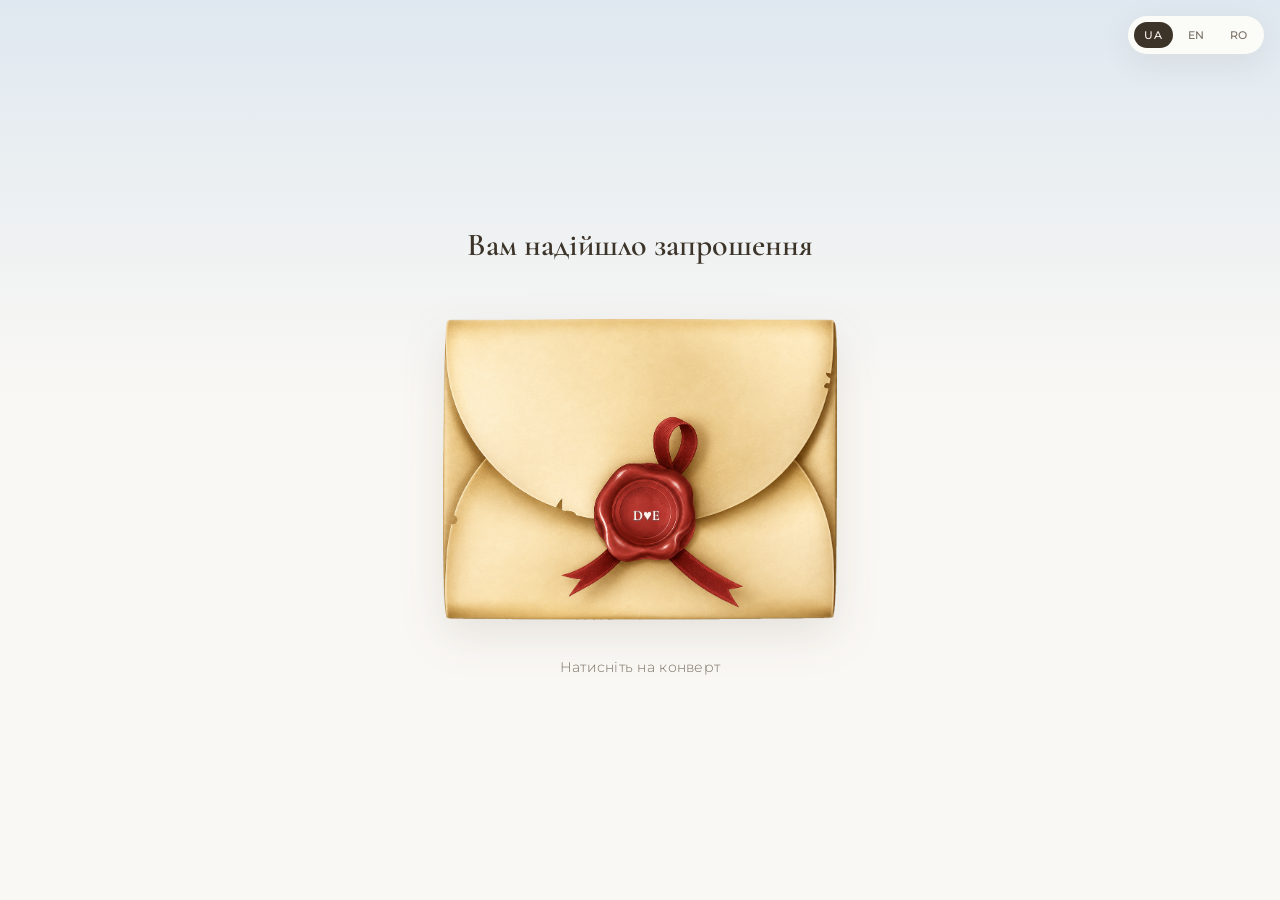
==== commit e93be505: "Add files via upload" ====
--- a/wedding-invitation/index.html
+++ b/wedding-invitation/index.html
@@ -44,6 +44,7 @@
 
     <!-- Screen 1: Envelope -->
     <section id="screen-envelope" class="screen screen-envelope" aria-label="Welcome">
+      <div class="ambient-float" data-ambient-host aria-hidden="true"></div>
       <p class="envelope-hint-top" data-i18n="screen1.invitation_arrived">Вам надійшло запрошення</p>
 
       <button
@@ -86,6 +87,7 @@
 
     <!-- Screen 2: Main invitation -->
     <main id="screen-main" class="screen screen-main hidden" aria-hidden="true">
+      <div class="ambient-float" data-ambient-host aria-hidden="true"></div>
       <header class="hero">
         <!-- Garland SVG definitions (hidden template) -->
         <svg
@@ -357,7 +359,7 @@
             title="Google Maps"
             loading="lazy"
             referrerpolicy="no-referrer-when-downgrade"
-            src="https://www.google.com/maps/embed?pb=!1m18!1m12!1m3!1d5587.967737788135!2d23.59064132495777!3d47.64158133523316!2m3!1f0!2f0!3f0!3m2!1i1024!2i768!4f13.1!3m3!1m2!1s0x4737dbf4795a4591%3A0x76fc737364471d63!2sCastel%20Transilvania!5e0!3m2!1sru!2sro!4v1780511747500!5m2!1sru!2sro"
+            src="https://maps.google.com/maps?q=47.637445,23.595838&z=16&output=embed"
             allowfullscreen
           ></iframe>
         </div>
@@ -376,10 +378,21 @@
           hidden
         >
           <span class="mini-envelope" aria-hidden="true">
-            <span class="mini-envelope__back"></span>
-            <span class="mini-envelope__flap"></span>
-            <span class="mini-envelope__front"></span>
-            <span class="mini-envelope__seal"></span>
+            <svg xmlns="http://www.w3.org/2000/svg" xmlns:xlink="http://www.w3.org/1999/xlink" viewBox="0 0 1105 847" fill="none" aria-hidden="true">
+              <defs>
+                <filter id="mono-emboss-mini" x="-60%" y="-60%" width="220%" height="220%">
+                  <feDropShadow dx="0" dy="1.6" stdDeviation="0.35" flood-color="#3A0810" flood-opacity="0.72" result="shadow"/>
+                  <feDropShadow dx="0" dy="-0.6" stdDeviation="0.25" flood-color="#FFFFFF" flood-opacity="0.38" result="highlight"/>
+                  <feMerge>
+                    <feMergeNode in="shadow"/>
+                    <feMergeNode in="highlight"/>
+                    <feMergeNode in="SourceGraphic"/>
+                  </feMerge>
+                </filter>
+              </defs>
+              <image xlink:href="images/envelope/envelope.png" x="0" y="0" width="1105" height="847" preserveAspectRatio="none"/>
+              <text class="env-monogram" x="570.5" y="555" text-anchor="middle" dominant-baseline="middle" filter="url(#mono-emboss-mini)">D♥E</text>
+            </svg>
           </span>
         </button>
       </footer>
--- a/wedding-invitation/css/styles.css
+++ b/wedding-invitation/css/styles.css
@@ -101,6 +101,56 @@
   animation: fadeInMain 0.6s ease forwards;
 }
 
+/* —— Ambient float: hearts, stars, sparkles… (behind screen content) —— */
+.screen-envelope,
+.screen-main {
+  position: relative;
+}
+
+.ambient-float {
+  position: absolute;
+  inset: 0;
+  z-index: 0;
+  pointer-events: none;
+  overflow: hidden;
+}
+
+.screen-envelope > :not(.ambient-float),
+.screen-main > :not(.ambient-float) {
+  position: relative;
+  z-index: 1;
+}
+
+.ambient-particle {
+  position: absolute;
+  opacity: 0;
+  will-change: transform, opacity;
+  transform: translateZ(0);
+  -webkit-transform: translateZ(0);
+}
+
+.ambient-particle svg {
+  display: block;
+  width: 100%;
+  height: 100%;
+  fill: currentColor;
+}
+
+.ambient-particle--sparkle svg,
+.ambient-particle--ribbon svg {
+  fill: none;
+  stroke: currentColor;
+  stroke-width: 1.4;
+  stroke-linecap: round;
+  stroke-linejoin: round;
+}
+
+.ambient-particle--ring svg {
+  fill: none;
+  stroke: currentColor;
+  stroke-width: 1.3;
+}
+
 .boot-hint {
   position: fixed;
   bottom: 0;
@@ -132,7 +182,7 @@
   position: fixed;
   top: 1rem;
   right: 1rem;
-  z-index: 1000;
+  z-index: 1001;
   display: flex;
   gap: 0.25rem;
   background: rgba(255, 254, 249, 0.85);
@@ -187,6 +237,11 @@
   z-index: 50;
 }
 
+.envelope-hint-top,
+.envelope-hint-bottom {
+  transition: opacity 0.45s ease, transform 0.45s ease;
+}
+
 .envelope-hint-top {
   font-family: var(--font-serif);
   font-size: clamp(1.5rem, 4vw, 2rem);
@@ -201,6 +256,13 @@
   font-size: 0.85rem;
   color: var(--text-muted);
   letter-spacing: 0.02em;
+}
+
+.screen-envelope.is-opening .envelope-hint-top,
+.screen-envelope.is-opening .envelope-hint-bottom {
+  opacity: 0;
+  transform: translateY(-8px);
+  pointer-events: none;
 }
 
 .envelope-wrap {
@@ -768,6 +830,7 @@
   color: #c45c6a;
   pointer-events: none;
   transform: translate(-50%, -50%);
+  will-change: left, top;
   filter: drop-shadow(0 2px 4px rgba(196, 92, 106, 0.35));
 }
 
@@ -1310,57 +1373,20 @@
 }
 
 .mini-envelope {
-  position: relative;
   display: block;
   width: 56px;
   height: 38px;
-}
-
-.mini-envelope__back {
-  position: absolute;
-  inset: 0;
-  background: #e8dfd0;
-  border-radius: 3px;
-  box-shadow: 0 2px 10px rgba(61, 52, 41, 0.12);
-}
-
-.mini-envelope__front {
-  position: absolute;
-  bottom: 0;
-  left: 0;
-  right: 0;
-  height: 58%;
-  background: linear-gradient(180deg, #f0e8dc 0%, #e5d9c8 100%);
-  border-radius: 0 0 3px 3px;
-  z-index: 2;
-}
-
-.mini-envelope__flap {
-  position: absolute;
-  top: 0;
-  left: 0;
-  right: 0;
-  height: 52%;
-  background: linear-gradient(180deg, #ebe3d6 0%, #ddd2c0 100%);
-  clip-path: polygon(0 0, 50% 100%, 100% 0);
-  z-index: 3;
-  transform-origin: top center;
-  transition: transform 0.35s ease;
-}
-
-.mini-envelope-btn:hover .mini-envelope__flap {
-  transform: rotateX(35deg);
-}
-
-.mini-envelope__seal {
-  position: absolute;
-  top: 42%;
-  left: 50%;
-  width: 14px;
-  height: 14px;
-  margin: -7px 0 0 -7px;
-  background: radial-gradient(circle at 35% 35%, #c9956a, #a67c52);
-  border-radius: 50%;
-  z-index: 4;
-  box-shadow: 0 1px 3px rgba(0, 0, 0, 0.15);
-}
+  filter: drop-shadow(0 2px 10px rgba(61, 52, 41, 0.12));
+  transition: filter 0.25s ease;
+}
+
+.mini-envelope svg {
+  display: block;
+  width: 100%;
+  height: 100%;
+  overflow: visible;
+}
+
+.mini-envelope-btn:hover .mini-envelope {
+  filter: drop-shadow(0 4px 14px rgba(61, 52, 41, 0.2));
+}
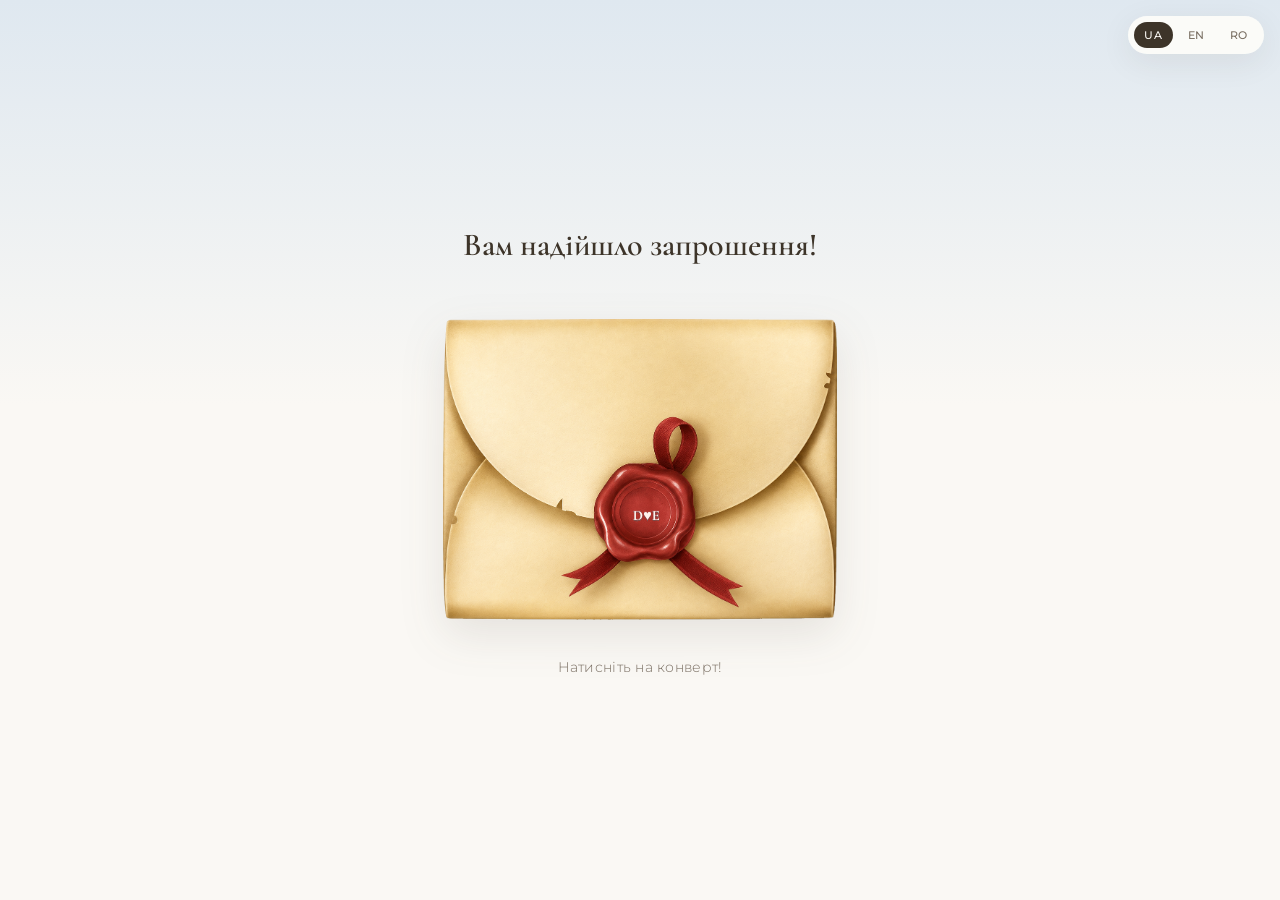
==== commit d97dc5c3: "Add files via upload" ====
--- a/wedding-invitation/index.html
+++ b/wedding-invitation/index.html
@@ -45,7 +45,7 @@
     <!-- Screen 1: Envelope -->
     <section id="screen-envelope" class="screen screen-envelope" aria-label="Welcome">
       <div class="ambient-float" data-ambient-host aria-hidden="true"></div>
-      <p class="envelope-hint-top" data-i18n="screen1.invitation_arrived">Вам надійшло запрошення</p>
+      <p class="envelope-hint-top" data-i18n="screen1.invitation_arrived">Вам надійшло запрошення!</p>
 
       <button
         type="button"
@@ -82,7 +82,7 @@
         </div>
       </button>
 
-      <p class="envelope-hint-bottom" data-i18n="screen1.tap_envelope">Натисніть на конверт</p>
+      <p class="envelope-hint-bottom" data-i18n="screen1.tap_envelope">Натисніть на конверт!</p>
     </section>
 
     <!-- Screen 2: Main invitation -->
@@ -235,7 +235,8 @@
       </header>
 
       <section class="paper-widget" aria-labelledby="invitation-title">
-        <div class="paper-sheet">
+        <div class="paper-sheet paper-sheet--taped">
+          <div class="paper-tape" aria-hidden="true"></div>
           <h2 id="invitation-title" class="paper-title" data-i18n="invitation.title"></h2>
           <p class="paper-body" data-i18n="invitation.body"></p>
         </div>
@@ -366,9 +367,25 @@
       </section>
 
       <footer class="site-footer">
-        <p class="footer-initials" data-i18n="footer.initials"></p>
-        <p class="footer-follow" data-i18n="footer.follow"></p>
-        <p class="footer-see-you" data-i18n="footer.see_you"></p>
+        <section class="paper-widget paper-widget--footer" aria-labelledby="footer-note-title">
+          <div class="paper-sheet paper-sheet--taped">
+            <div class="paper-tape" aria-hidden="true"></div>
+            <h2 id="footer-note-title" class="footer-initials" data-i18n="footer.initials"></h2>
+            <p class="paper-body paper-body--footer" data-i18n="footer.body"></p>
+            <p class="footer-see-you">
+              <span data-i18n="footer.see_you"></span>
+              <svg class="footer-see-you__heart" viewBox="0 0 24 24" aria-hidden="true">
+                <path
+                  d="M12 21.35l-1.45-1.32C5.4 15.36 2 12.28 2 8.5 2 5.42 4.42 3 7.5 3c1.74 0 3.41.81 4.5 2.09C13.09 3.81 14.76 3 16.5 3 19.58 3 22 5.42 22 8.5c0 3.78-3.4 6.86-8.55 11.54L12 21.35z"
+                  fill="none"
+                  stroke="currentColor"
+                  stroke-width="1.6"
+                  stroke-linejoin="round"
+                />
+              </svg>
+            </p>
+          </div>
+        </section>
 
         <button
           type="button"
--- a/wedding-invitation/css/styles.css
+++ b/wedding-invitation/css/styles.css
@@ -87,7 +87,7 @@
   .palette-description,
   .photo-deck-hint,
   .envelope-hint-bottom,
-  .footer-follow {
+  .paper-body--footer {
     color: #7a6f63;
   }
 }
@@ -775,6 +775,41 @@
   margin: 0;
   text-align: center;
   white-space: pre-wrap;
+}
+
+.paper-widget--footer {
+  padding-top: 1.5rem;
+  padding-bottom: 2rem;
+}
+
+.paper-sheet--taped {
+  position: relative;
+  overflow: visible;
+  margin-top: 0.75rem;
+}
+
+.paper-tape {
+  position: absolute;
+  top: -10px;
+  left: 50%;
+  width: 70px;
+  height: 30px;
+  margin-left: -35px;
+  transform: rotate(-2.5deg);
+  background: linear-gradient(
+    165deg,
+    rgba(255, 252, 242, 0.9) 0%,
+    rgba(245, 235, 200, 0.72) 100%
+  );
+  border: 1px solid rgba(195, 182, 145, 0.18);
+  box-shadow: 0 1px 4px rgba(61, 52, 41, 0.08);
+  opacity: 0.96;
+  z-index: 2;
+  pointer-events: none;
+}
+
+.paper-body--footer {
+  margin-bottom: 1.5rem;
 }
 
 /* Program */
@@ -1321,34 +1356,43 @@
 /* Footer */
 .site-footer {
   text-align: center;
-  padding: 3rem 1.5rem 4rem;
-  border-top: 1px solid rgba(61, 52, 41, 0.08);
+  padding: 0 0 4rem;
 }
 
 .footer-initials {
   font-family: var(--font-serif);
   font-size: 2rem;
   font-weight: 600;
-  margin: 0 0 1rem;
-}
-
-.footer-follow {
-  font-size: 0.85rem;
-  line-height: 1.6;
-  color: var(--text-muted);
-  max-width: 420px;
-  margin: 0 auto 1.25rem;
+  margin: 0 0 1.25rem;
+  text-align: center;
+  color: var(--text-primary);
 }
 
 .footer-see-you {
+  display: inline-flex;
+  align-items: center;
+  justify-content: center;
+  gap: 0.4em;
   font-family: var(--font-serif);
   font-size: 1.25rem;
   font-style: italic;
-  margin: 0 0 2rem;
+  margin: 0;
   color: var(--text-primary);
 }
 
+.footer-see-you__heart {
+  width: 1.05em;
+  height: 1.05em;
+  flex-shrink: 0;
+  transform: skewX(-14deg);
+  color: currentColor;
+}
+
 /* Mini envelope — return to welcome screen */
+.site-footer .mini-envelope-btn {
+  margin-top: 1.75rem;
+}
+
 .mini-envelope-btn {
   display: inline-flex;
   align-items: center;
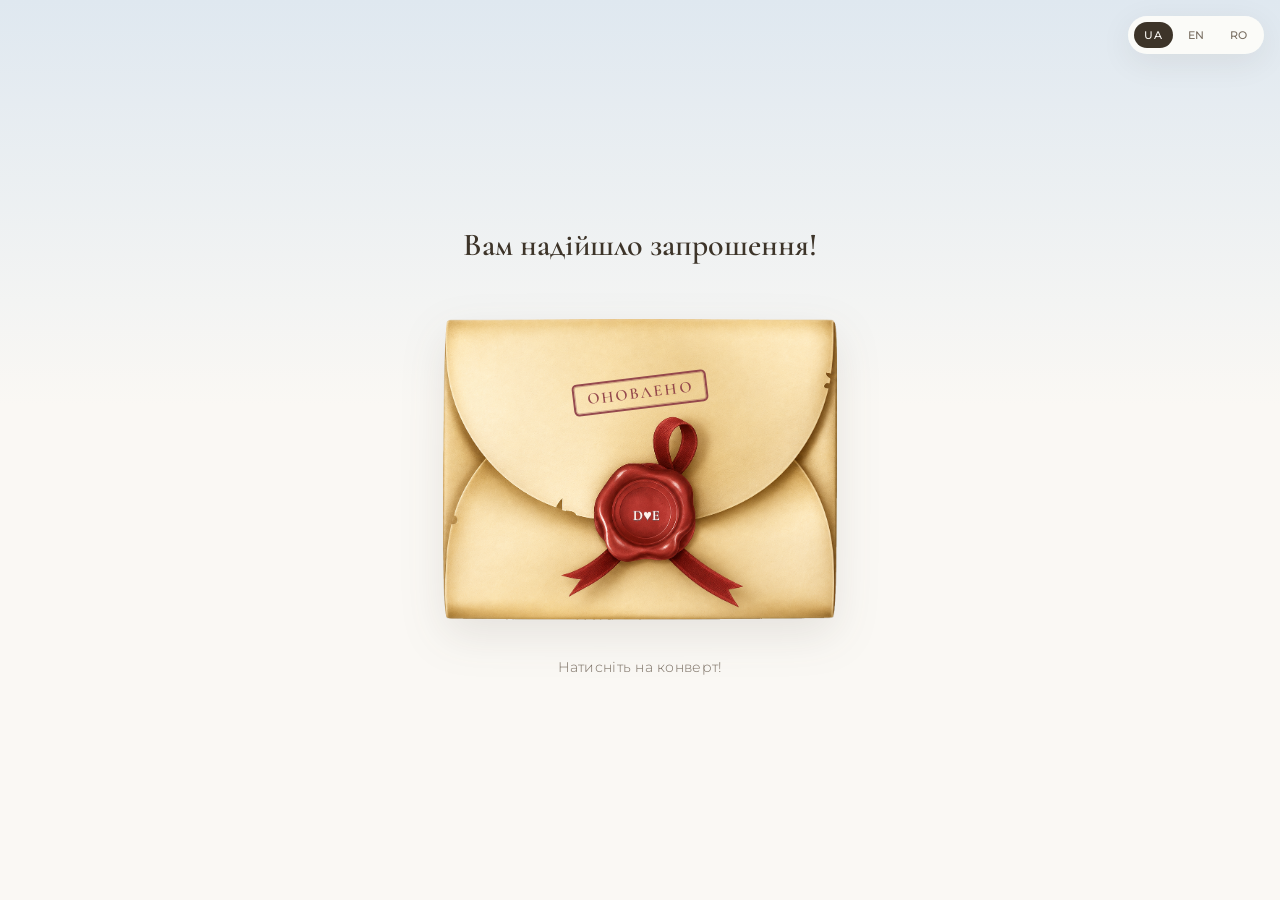
==== commit 2914599a: "Add files via upload" ====
--- a/wedding-invitation/index.html
+++ b/wedding-invitation/index.html
@@ -71,6 +71,9 @@
                 <image xlink:href="images/envelope/envelope.png" x="0" y="0" width="1105" height="847" preserveAspectRatio="none"/>
                 <text class="env-monogram" x="570.5" y="555" text-anchor="middle" dominant-baseline="middle" filter="url(#mono-emboss)">D♥E</text>
               </svg>
+              <span class="envelope-ribbon">
+                <span class="envelope-ribbon__text" data-i18n="screen1.updated">Оновлено</span>
+              </span>
             </div>
             <div class="envelope-card__back">
               <div class="envelope-card__backing" aria-hidden="true"></div>
@@ -242,6 +245,98 @@
         </div>
       </section>
 
+      <section class="paper-widget paper-widget--chat" aria-labelledby="chat-title">
+        <div class="paper-sheet paper-sheet--chat paper-sheet--pinned">
+          <svg class="paper-pin" viewBox="0 0 40 58" aria-hidden="true" focusable="false">
+            <defs>
+              <path
+                id="pin-shape"
+                d="M7 12C7 8.7 12.8 6 20 6C27.2 6 33 8.7 33 12C33 15.6 31.4 18.9 27.9 20.6C25.4 22.1 24.4 24.6 24.4 27.6C24.4 29.6 25.9 30.9 28.4 31.7C30.4 32.4 31.4 33.9 31.4 35.6C31.4 38.3 26 40.1 20 40.1C14 40.1 8.6 38.3 8.6 35.6C8.6 33.9 9.6 32.4 11.6 31.7C14.1 30.9 15.6 29.6 15.6 27.6C15.6 24.6 14.6 22.1 12.1 20.6C8.6 18.9 7 15.6 7 12Z"
+              />
+              <clipPath id="pin-clip"><use href="#pin-shape" /></clipPath>
+              <radialGradient id="pin-shadow">
+                <stop offset="0%" stop-color="#3d3429" stop-opacity="0.32" />
+                <stop offset="55%" stop-color="#3d3429" stop-opacity="0.13" />
+                <stop offset="100%" stop-color="#3d3429" stop-opacity="0" />
+              </radialGradient>
+              <linearGradient id="pin-body" x1="0" y1="0.1" x2="1" y2="0.55">
+                <stop offset="0%" stop-color="#bccdde" />
+                <stop offset="20%" stop-color="#9bb0c6" />
+                <stop offset="48%" stop-color="#7d91a8" />
+                <stop offset="78%" stop-color="#58697f" />
+                <stop offset="100%" stop-color="#414f61" />
+              </linearGradient>
+              <linearGradient id="pin-face" x1="0.15" y1="0" x2="0.85" y2="1">
+                <stop offset="0%" stop-color="#d6e2ee" />
+                <stop offset="45%" stop-color="#abc0d5" />
+                <stop offset="100%" stop-color="#7d92a9" />
+              </linearGradient>
+              <linearGradient id="pin-needle" x1="0" y1="0" x2="1" y2="0">
+                <stop offset="0%" stop-color="#6f7881" />
+                <stop offset="28%" stop-color="#e8edf1" />
+                <stop offset="60%" stop-color="#a4adb6" />
+                <stop offset="100%" stop-color="#666e77" />
+              </linearGradient>
+              <radialGradient id="pin-gloss">
+                <stop offset="0%" stop-color="#ffffff" stop-opacity="0.95" />
+                <stop offset="55%" stop-color="#ffffff" stop-opacity="0.4" />
+                <stop offset="100%" stop-color="#ffffff" stop-opacity="0" />
+              </radialGradient>
+            </defs>
+
+            <ellipse cx="15" cy="53" rx="11" ry="3.2" fill="url(#pin-shadow)" />
+
+            <g transform="rotate(19 20 23)">
+              <path d="M18.5 33h3l-.9 16.2-.6 4.8-.6-4.8z" fill="url(#pin-needle)" />
+              <use href="#pin-shape" fill="url(#pin-body)" />
+
+              <g clip-path="url(#pin-clip)">
+                <ellipse cx="20" cy="19.2" rx="12" ry="3.8" fill="#3b4e63" opacity="0.2" />
+                <ellipse cx="20" cy="31.6" rx="10.2" ry="3.2" fill="url(#pin-face)" opacity="0.5" />
+                <ellipse cx="20" cy="11.4" rx="11.7" ry="4.6" fill="url(#pin-face)" />
+                <ellipse
+                  cx="15.2"
+                  cy="9.7"
+                  rx="4.8"
+                  ry="2.3"
+                  fill="url(#pin-gloss)"
+                  transform="rotate(-13 15.2 9.7)"
+                />
+                <ellipse cx="12.9" cy="35.3" rx="3.2" ry="1.3" fill="url(#pin-gloss)" opacity="0.6" />
+              </g>
+
+              <use
+                href="#pin-shape"
+                fill="none"
+                stroke="#3e4f63"
+                stroke-opacity="0.22"
+                stroke-width="0.5"
+              />
+            </g>
+          </svg>
+          <h2 id="chat-title" class="paper-title" data-i18n="chat.title"></h2>
+          <p class="paper-body" data-i18n="chat.body"></p>
+
+          <div class="chat-actions">
+            <a
+              class="chat-btn"
+              href="https://t.me/+0opOJnWTcyU4NTIy"
+              target="_blank"
+              rel="noopener noreferrer"
+            >
+              <svg class="chat-btn__plane" viewBox="0 0 24 24" aria-hidden="true">
+                <path
+                  d="M21.9 3.3 2.6 10.7c-.7.3-.7 1.3 0 1.5l4.4 1.5 1.7 5.3c.2.7 1.1.8 1.5.2l2.4-3.2 4.6 3.4c.6.4 1.4.1 1.5-.6l3-14.2c.2-.8-.6-1.5-1.3-1.2z"
+                  fill="currentColor"
+                />
+                <path d="M7 13.7 18.6 6 10 14.2l-.3 4z" fill="rgba(0,0,0,0.18)" />
+              </svg>
+              <span data-i18n="chat.cta"></span>
+            </a>
+          </div>
+        </div>
+      </section>
+
       <section class="program-section" aria-labelledby="program-title">
         <h2 id="program-title" class="section-title" data-i18n="program.title"></h2>
 
@@ -352,25 +447,11 @@
         </div>
       </section>
 
-      <section class="location-section" aria-labelledby="location-title">
-        <h2 id="location-title" class="section-title" data-i18n="location.title"></h2>
-        <div class="map-wrap">
-          <iframe
-            id="google-map"
-            title="Google Maps"
-            loading="lazy"
-            referrerpolicy="no-referrer-when-downgrade"
-            src="https://maps.google.com/maps?q=47.637445,23.595838&z=16&output=embed"
-            allowfullscreen
-          ></iframe>
-        </div>
-      </section>
-
       <footer class="site-footer">
         <section class="paper-widget paper-widget--footer" aria-labelledby="footer-note-title">
           <div class="paper-sheet paper-sheet--taped">
             <div class="paper-tape" aria-hidden="true"></div>
-            <h2 id="footer-note-title" class="footer-initials" data-i18n="footer.initials"></h2>
+            <h2 id="footer-note-title" class="paper-title" data-i18n="footer.title"></h2>
             <p class="paper-body paper-body--footer" data-i18n="footer.body"></p>
             <p class="footer-see-you">
               <span data-i18n="footer.see_you"></span>
--- a/wedding-invitation/css/styles.css
+++ b/wedding-invitation/css/styles.css
@@ -5,6 +5,8 @@
   --text-muted: #7a6f63;
   --accent-warm: #e8a84c;
   --accent-glow: #ffd89b;
+  --accent-dusty: #7d91a8;
+  --accent-dusty-dark: #6b7f96;
   --wire: #4a4035;
   --shadow-soft: 0 8px 32px rgba(61, 52, 41, 0.08);
   --font-serif: "Cormorant Garamond", Georgia, serif;
@@ -40,6 +42,16 @@
   forced-color-adjust: none;
 }
 
+button,
+[role="button"],
+.map-btn {
+  -webkit-tap-highlight-color: transparent;
+  -webkit-touch-callout: none;
+  user-select: none;
+  -webkit-user-select: none;
+  touch-action: manipulation;
+}
+
 /* Примусово світла тема навіть якщо ОС/браузер у dark mode */
 @media (prefers-color-scheme: dark) {
   :root,
@@ -58,7 +70,6 @@
   .countdown-section,
   .palette-section,
   .restaurant-section,
-  .location-section,
   .site-footer {
     background-color: #faf8f4;
     color: #3d3429;
@@ -265,6 +276,66 @@
   pointer-events: none;
 }
 
+.screen-envelope.is-opening .envelope-ribbon {
+  opacity: 0;
+  transform: translate(-50%, -50%) rotate(-7deg) scale(0.96);
+  pointer-events: none;
+  animation: none;
+  transition: opacity 0.45s ease, transform 0.45s ease;
+}
+
+/* Відбиток-печатка «Оновлено» на лицьовій стороні конверта */
+.envelope-ribbon {
+  position: absolute;
+  top: 25%;
+  left: 50%;
+  z-index: 5;
+  display: inline-flex;
+  align-items: center;
+  justify-content: center;
+  padding: 0.38rem 0.75rem;
+  border: 2px solid #8b3a44;
+  border-radius: 5px;
+  background: transparent;
+  color: #8b3a44;
+  font-family: var(--font-serif);
+  font-size: clamp(0.8rem, 2.5vw, 1rem);
+  font-weight: 600;
+  letter-spacing: 0.14em;
+  text-transform: uppercase;
+  white-space: nowrap;
+  line-height: 1;
+  transform: translate(-50%, -50%) rotate(-7deg);
+  transform-origin: center;
+  box-shadow: inset 0 0 0 1px rgba(139, 58, 68, 0.4);
+  opacity: 0.9;
+  pointer-events: none;
+  transition: opacity 0.45s ease, transform 0.45s ease;
+  animation: stamp-settle 0.55s cubic-bezier(0.22, 1, 0.36, 1) 0.3s both;
+}
+
+.envelope-ribbon__text {
+  display: block;
+  line-height: 1;
+}
+
+@keyframes stamp-settle {
+  from {
+    opacity: 0;
+    transform: translate(-50%, -50%) rotate(-7deg) scale(1.12);
+  }
+  to {
+    opacity: 0.9;
+    transform: translate(-50%, -50%) rotate(-7deg) scale(1);
+  }
+}
+
+@media (prefers-reduced-motion: reduce) {
+  .envelope-ribbon {
+    animation: none;
+  }
+}
+
 .envelope-wrap {
   border: none;
   background: none;
@@ -287,6 +358,7 @@
   height: calc(var(--envelope-size) / var(--envelope-ratio));
   transform-style: preserve-3d;
   -webkit-transform-style: preserve-3d;
+  overflow: visible;
 }
 
 /* —— Envelope: one card, flip on vertical center axis —— */
@@ -520,6 +592,11 @@
   animation: garland-flicker 6s ease-in-out infinite alternate;
 }
 
+/* Гірлянда поза екраном / неактивна вкладка — не палимо кадри на мерехтіння */
+#garland-overlay.is-paused .bulb-glass {
+  animation-play-state: paused;
+}
+
 @keyframes garland-flicker {
   0% {
     opacity: 1;
@@ -552,7 +629,7 @@
     transform: rotate(-7deg);
   }
   100% {
-    transform: rotate(7deg);
+    transform: rotate(-7deg);
   }
 }
 
@@ -808,6 +885,86 @@
   pointer-events: none;
 }
 
+/* Аркуш на канцелярській кнопці */
+.paper-sheet--pinned {
+  position: relative;
+  overflow: visible;
+  margin-top: 0.75rem;
+  /* Запас під кнопку, щоб на вузьких екранах вона не тиснула на заголовок */
+  padding-top: calc(clamp(2rem, 5vw, 3rem) + 1rem);
+}
+
+/* Голівка визирає над краєм аркуша, а голка входить у папір нижче */
+.paper-pin {
+  position: absolute;
+  top: -18px;
+  left: 50%;
+  width: 34px;
+  height: 49px;
+  /* Кнопка нахилена, тому по центру виставляємо голівку, а не рамку малюнка */
+  transform: translateX(calc(-50% - 3px));
+  z-index: 2;
+  pointer-events: none;
+}
+
+/* Telegram-чат весілля */
+.paper-sheet--chat {
+  border-left: 3px solid var(--accent-dusty);
+}
+
+.chat-actions {
+  margin-top: 1.75rem;
+  display: flex;
+  justify-content: center;
+}
+
+.chat-btn {
+  display: inline-flex;
+  align-items: center;
+  gap: 0.6rem;
+  padding: 0.85rem 1.6rem;
+  border-radius: 999px;
+  background: var(--accent-dusty);
+  color: #fffef9;
+  font-family: var(--font-sans);
+  font-size: clamp(0.9rem, 2.4vw, 1rem);
+  font-weight: 500;
+  letter-spacing: 0.02em;
+  text-decoration: none;
+  box-shadow: 0 6px 18px rgba(125, 145, 168, 0.32);
+  transition: transform 0.25s ease, box-shadow 0.25s ease, background-color 0.25s ease;
+}
+
+.chat-btn__plane {
+  width: 20px;
+  height: 20px;
+  flex: none;
+  transition: transform 0.25s ease;
+}
+
+.chat-btn:hover,
+.chat-btn:focus-visible {
+  background: var(--accent-dusty-dark);
+  transform: translateY(-2px);
+  box-shadow: 0 10px 24px rgba(125, 145, 168, 0.42);
+}
+
+.chat-btn:hover .chat-btn__plane,
+.chat-btn:focus-visible .chat-btn__plane {
+  transform: translate(3px, -3px);
+}
+
+.chat-btn:active {
+  transform: translateY(0);
+}
+
+@media (prefers-reduced-motion: reduce) {
+  .chat-btn,
+  .chat-btn__plane {
+    transition: none;
+  }
+}
+
 .paper-body--footer {
   margin-bottom: 1.5rem;
 }
@@ -859,13 +1016,15 @@
 
 .program-heart {
   position: absolute;
+  left: 50%;
+  top: 0;
   width: 28px;
   height: 28px;
   z-index: 3;
   color: #c45c6a;
   pointer-events: none;
   transform: translate(-50%, -50%);
-  will-change: left, top;
+  will-change: transform;
   filter: drop-shadow(0 2px 4px rgba(196, 92, 106, 0.35));
 }
 
@@ -927,6 +1086,20 @@
   color: var(--text-muted);
 }
 
+.program-item__address {
+  margin-top: 0.55rem;
+}
+
+.program-item__address-text {
+  font-size: 0.88rem;
+  letter-spacing: 0.02em;
+  color: var(--text-muted);
+}
+
+.program-item--left .program-item__address {
+  justify-content: flex-end;
+}
+
 .program-item--left .program-item__time {
   grid-column: 1;
   text-align: right;
@@ -985,6 +1158,28 @@
 
   .program-item__time {
     font-size: 1.15rem;
+  }
+
+  /* Адреса — перший рядок, кнопки копіювання/навігатора — другий */
+  .program-item__address {
+    flex-wrap: wrap;
+    row-gap: 0.4rem;
+    column-gap: 0.45rem;
+    max-width: 100%;
+  }
+
+  .program-item__address-text {
+    flex: 1 0 100%;
+    font-size: 0.8rem;
+    line-height: 1.35;
+  }
+
+  .program-item--left .program-item__address {
+    justify-content: flex-end;
+  }
+
+  .program-item--right .program-item__address {
+    justify-content: flex-start;
   }
 
   .program-heart {
@@ -1176,6 +1371,11 @@
 
 .copy-btn.is-copied .ic-copy {
   display: none;
+}
+
+.map-btn {
+  text-decoration: none;
+  flex-shrink: 0;
 }
 
 .copy-btn.is-copied .ic-check {
@@ -1325,47 +1525,10 @@
   }
 }
 
-/* Location */
-.location-section {
-  padding: 2rem 1rem 3rem;
-  max-width: 900px;
-  margin: 0 auto;
-  text-align: center;
-}
-
-.location-address {
-  color: var(--text-muted);
-  font-size: 0.9rem;
-  margin: -1rem 0 1.25rem;
-}
-
-.map-wrap {
-  border-radius: 8px;
-  overflow: hidden;
-  box-shadow: var(--shadow-soft);
-  aspect-ratio: 16 / 10;
-  max-width: 100%;
-}
-
-.map-wrap iframe {
-  width: 100%;
-  height: 100%;
-  border: 0;
-}
-
 /* Footer */
 .site-footer {
   text-align: center;
   padding: 0 0 4rem;
-}
-
-.footer-initials {
-  font-family: var(--font-serif);
-  font-size: 2rem;
-  font-weight: 600;
-  margin: 0 0 1.25rem;
-  text-align: center;
-  color: var(--text-primary);
 }
 
 .footer-see-you {
